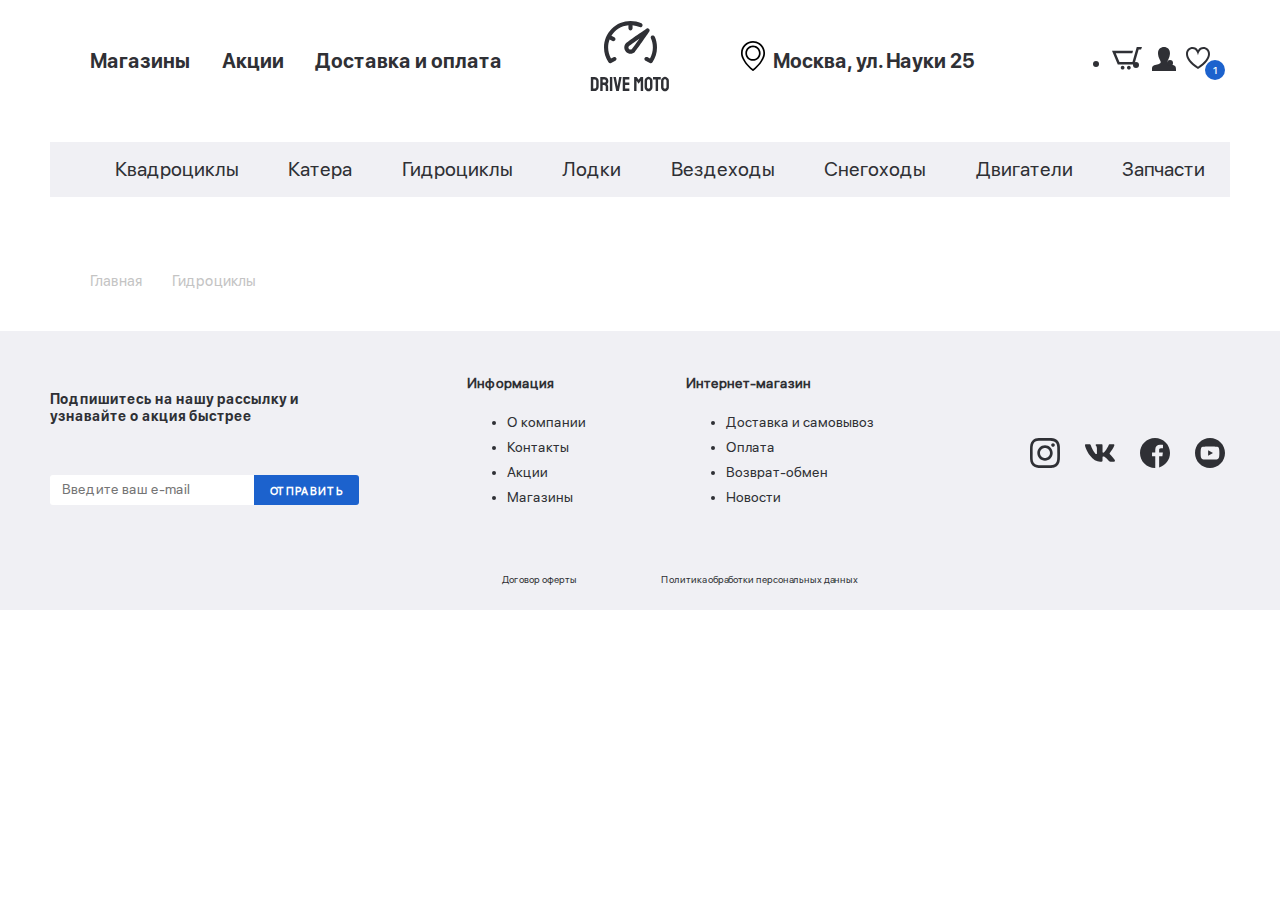
==== catalog.html @ fd345452 "Feat (site): create catalog-page" ====
<!DOCTYPE html>
<html lang="ru">

<head>
  <meta charset="UTF-8">
  <meta name="viewport" content="width=device-width, initial-scale=1.0">
  <meta http-equiv="X-UA-Compatible" content="ie=edge">
  <title>Document</title>

  <link rel="stylesheet" href="css/output/main.css">
  <!-- 
  <link rel="stylesheet" href="fonts/ght/ght.css"> -->
  <link href="https://fonts.googleapis.com/css2?family=Oswald:wght@200&display=swap" rel="stylesheet">

</head>

<body>
<!-- добавил скрытые заголовки на страницу через class="hide-title", для улучшения seo -->
  <header class="header">
    <div class="header__top">
      <div class="container">
        <div class="header__top-inner">
          <div class="header__menu">
            <nav class="header-menu">
              <ul class="header-menu__list">
                <p class="header-menu__item">
                  <a href="#" class="header-menu__link">Магазины</a>
                </p>
                <p class="header-menu__item">
                  <a href="#" class="header-menu__link">Акции</a>
                </p>
                <p class="header-menu__item">
                  <a href="#" class="header-menu__link">Доставка и оплата</a>
                </p>
              </ul>
            </nav>
          </div>


          <!-- logo -->
          <a href="#" class="logo header__logo">
            <img class="logo__img" src="cscc/common-parts/logo/лого.svg" alt="logo">
          </a>

          <div class="header__right-section">
            <p class="header__adress">Москва, ул. Науки 25</p>

            <!-- внутри могут быть как ссылки, так и кнопки -->
            <!-- дополнительный класс cart-icon у иконок в юзер-листе для нотификаций -->
            <ul class="header__user-list user-list">
              <li class="user-list__item"><a href="#" class="user-list__link">
                  <img src="cscc/common-parts/user-list/img/wish-list.svg" alt="" class="user-list__img">
                </a></li>
              <li class="user-list__item"><a href="#" class="user-list__link">
                  <img src="cscc/common-parts/user-list/img/man.svg" alt="" class="user-list__img">
                </a></li>
              <li class="user-list__item"><a href="#" class="user-list__link cart-icon">
                  <img src="cscc/common-parts/user-list/img/cart.svg" alt="" class="user-list__img">
                  <p class="cart-icon__count">1</p>
                </a></li>
            </ul>
          </div>

        </div>
      </div>
    </div>

    <div class="header__bottom">
      <div class="container">
        <div class="header__bottom-inner">
          <ul class="header-categories">
            <li class="header-categories__item"><a href="#" class="header-categories__link">Квадроциклы</a></li>
            <li class="header-categories__item"><a href="#" class="header-categories__link">Катера</a></li>
            <li class="header-categories__item"><a href="#" class="header-categories__link">Гидроциклы</a></li>
            <li class="header-categories__item"><a href="#" class="header-categories__link">Лодки</a></li>
            <li class="header-categories__item"><a href="#" class="header-categories__link">Вездеходы</a></li>
            <li class="header-categories__item"><a href="#" class="header-categories__link">Снегоходы</a></li>
            <li class="header-categories__item"><a href="#" class="header-categories__link">Двигатели</a></li>
            <li class="header-categories__item"><a href="#" class="header-categories__link">Запчасти</a></li>
          </ul>
        </div>
      </div>
    </div>

  </header>

  <!-- последняя ссылка внутри li может быть без проблем заменена на span -->
  <div class="breadcrumbs">
    <div class="container">
      <ul class="breadcrumbs__list">
        <li class="breadcrumbs__list-item">
          <a href="#">Главная</a>
        </li>
        <li class="breadcrumbs__list-item">
          <a href="#">Гидроциклы</a>
        </li>
      </ul>
    </div>
  </div>


  <footer class="footer">
    <div class="container">

      <div class="footer__top">

        <div class="footer__subscribe-form">
          <h4 class="footer__form-title">Подпишитесь на нашу рассылку
            и узнавайте о акция быстрее</h4>
          <form action="" class="footer__form">
            <input type="email" placeholder="Введите ваш e-mail" class="footer__form-input">
            <button class="footer__form-button" type="submit">Отправить</button>
          </form>
        </div>

        <div class="footer__information-list list-info">
          <h3 class="hide-title">Полезная информация</h3>
          <div class="list-info__section">
            <h6 class="list-info__title">Информация</h6>
            <ul class="list-info__list">
              <li class="list-info__list-item"><a href="#">О компании</a></li>
              <li class="list-info__list-item"><a href="#">Контакты</a></li>
              <li class="list-info__list-item"><a href="#">Акции</a></li>
              <li class="list-info__list-item"><a href="#">Магазины</a></li>
            </ul>
          </div>
          <div class="list-info__section">
            <h6 class="list-info__title">Интернет-магазин</h6>
            <ul class="list-info__list">
              <li class="list-info__list-item"><a href="#">Доставка и самовывоз</a></li>
              <li class="list-info__list-item"><a href="#">Оплата</a></li>
              <li class="list-info__list-item"><a href="#">Возврат-обмен</a></li>
              <li class="list-info__list-item"><a href="#">Новости</a></li>
            </ul>
          </div>
        </div>

        <div class="footer__social-links">
          <h3 class="hide-title">Наши социальные сети</h3>
          <ul class="footer__social-buttons-list social-links">
            <li class="social-links__item social-links__item_facebook">
              <a href="#">
                <svg>
                  <use href="cscc/common-parts/social-links/icon/icons-sprite.svg#instagram"></use>
                </svg>
              </a>
            </li>
            <li class="social-links__item social-links__item_twitter">
              <a href="#">
                <svg>
                   <use href="cscc/common-parts/social-links/icon/icons-sprite.svg#vk"></use>
                </svg>
              </a>
            </li>
            <li class="social-links__item social-links__item_instagram">
              <a href="#">
                <svg>
                   <use href="cscc/common-parts/social-links/icon/icons-sprite.svg#facebook"></use>
                </svg>
              </a>
            </li>
            <li class="social-links__item social-links__item_youtube">
              <a href="#">
                <svg>
                   <use href="cscc/common-parts/social-links/icon/icons-sprite.svg#youtube"></use>
                </svg>
              </a>
            </li>
          </ul>
        </div>
      </div>

      <div class="footer__bottom">
        <a href="#" class="footer__bottom-link">Договор оферты</a>
        <a href="#" class="footer__bottom-link">Политика обработки персональных данных</a>
      </div>
    </div>
  </footer>

  <script src="./cscc/common-parts/sliderjs/js/swiper.min.js"></script><!-- сама библиотека свайпера -->
  <script src="./cscc/common-parts/sliderjs/js/slider.js"></script><!-- инициализация всех свайперов доступных на странице -->
  <script src="cscc/search-section/script.js"></script><!-- контент в табах -->
</body>

</html>
---- css/output/main.css ----
@charset "UTF-8";
/* начальные стили проекта */
/*! normalize.css v8.0.1 | MIT License | github.com/necolas/normalize.css */
/* Document
   ========================================================================== */
/**
 * 1. Correct the line height in all browsers.
 * 2. Prevent adjustments of font size after orientation changes in iOS.
 */
html {
  line-height: 1.15;
  /* 1 */
  -webkit-text-size-adjust: 100%;
  /* 2 */
}

/* Sections
   ========================================================================== */
/**
 * Remove the margin in all browsers.
 */
body {
  margin: 0;
}

/**
 * Render the `main` element consistently in IE.
 */
main {
  display: block;
}

/**
 * Correct the font size and margin on `h1` elements within `section` and
 * `article` contexts in Chrome, Firefox, and Safari.
 */
h1 {
  font-size: 2em;
  margin: 0.67em 0;
}

/* Grouping content
   ========================================================================== */
/**
 * 1. Add the correct box sizing in Firefox.
 * 2. Show the overflow in Edge and IE.
 */
hr {
  box-sizing: content-box;
  /* 1 */
  height: 0;
  /* 1 */
  overflow: visible;
  /* 2 */
}

/**
 * 1. Correct the inheritance and scaling of font size in all browsers.
 * 2. Correct the odd `em` font sizing in all browsers.
 */
pre {
  font-family: monospace, monospace;
  /* 1 */
  font-size: 1em;
  /* 2 */
}

/* Text-level semantics
   ========================================================================== */
/**
 * Remove the gray background on active links in IE 10.
 */
a {
  background-color: transparent;
}

/**
 * 1. Remove the bottom border in Chrome 57-
 * 2. Add the correct text decoration in Chrome, Edge, IE, Opera, and Safari.
 */
abbr[title] {
  border-bottom: none;
  /* 1 */
  text-decoration: underline;
  /* 2 */
  text-decoration: underline dotted;
  /* 2 */
}

/**
 * Add the correct font weight in Chrome, Edge, and Safari.
 */
b,
strong {
  font-weight: bolder;
}

/**
 * 1. Correct the inheritance and scaling of font size in all browsers.
 * 2. Correct the odd `em` font sizing in all browsers.
 */
code,
kbd,
samp {
  font-family: monospace, monospace;
  /* 1 */
  font-size: 1em;
  /* 2 */
}

/**
 * Add the correct font size in all browsers.
 */
small {
  font-size: 80%;
}

/**
 * Prevent `sub` and `sup` elements from affecting the line height in
 * all browsers.
 */
sub,
sup {
  font-size: 75%;
  line-height: 0;
  position: relative;
  vertical-align: baseline;
}

sub {
  bottom: -0.25em;
}

sup {
  top: -0.5em;
}

/* Embedded content
   ========================================================================== */
/**
 * Remove the border on images inside links in IE 10.
 */
img {
  border-style: none;
}

/* Forms
   ========================================================================== */
/**
 * 1. Change the font styles in all browsers.
 * 2. Remove the margin in Firefox and Safari.
 */
button,
input,
optgroup,
select,
textarea {
  font-family: inherit;
  /* 1 */
  font-size: 100%;
  /* 1 */
  line-height: 1.15;
  /* 1 */
  margin: 0;
  /* 2 */
}

/**
 * Show the overflow in IE.
 * 1. Show the overflow in Edge.
 */
button,
input {
  /* 1 */
  overflow: visible;
}

/**
 * Remove the inheritance of text transform in Edge, Firefox, and IE.
 * 1. Remove the inheritance of text transform in Firefox.
 */
button,
select {
  /* 1 */
  text-transform: none;
}

/**
 * Correct the inability to style clickable types in iOS and Safari.
 */
button,
[type="button"],
[type="reset"],
[type="submit"] {
  -webkit-appearance: button;
}

/**
 * Remove the inner border and padding in Firefox.
 */
button::-moz-focus-inner,
[type="button"]::-moz-focus-inner,
[type="reset"]::-moz-focus-inner,
[type="submit"]::-moz-focus-inner {
  border-style: none;
  padding: 0;
}

/**
 * Restore the focus styles unset by the previous rule.
 */
button:-moz-focusring,
[type="button"]:-moz-focusring,
[type="reset"]:-moz-focusring,
[type="submit"]:-moz-focusring {
  outline: 1px dotted ButtonText;
}

/**
 * Correct the padding in Firefox.
 */
fieldset {
  padding: 0.35em 0.75em 0.625em;
}

/**
 * 1. Correct the text wrapping in Edge and IE.
 * 2. Correct the color inheritance from `fieldset` elements in IE.
 * 3. Remove the padding so developers are not caught out when they zero out
 *    `fieldset` elements in all browsers.
 */
legend {
  box-sizing: border-box;
  /* 1 */
  color: inherit;
  /* 2 */
  display: table;
  /* 1 */
  max-width: 100%;
  /* 1 */
  padding: 0;
  /* 3 */
  white-space: normal;
  /* 1 */
}

/**
 * Add the correct vertical alignment in Chrome, Firefox, and Opera.
 */
progress {
  vertical-align: baseline;
}

/**
 * Remove the default vertical scrollbar in IE 10+.
 */
textarea {
  overflow: auto;
}

/**
 * 1. Add the correct box sizing in IE 10.
 * 2. Remove the padding in IE 10.
 */
[type="checkbox"],
[type="radio"] {
  box-sizing: border-box;
  /* 1 */
  padding: 0;
  /* 2 */
}

/**
 * Correct the cursor style of increment and decrement buttons in Chrome.
 */
[type="number"]::-webkit-inner-spin-button,
[type="number"]::-webkit-outer-spin-button {
  height: auto;
}

/**
 * 1. Correct the odd appearance in Chrome and Safari.
 * 2. Correct the outline style in Safari.
 */
[type="search"] {
  -webkit-appearance: textfield;
  /* 1 */
  outline-offset: -2px;
  /* 2 */
}

/**
 * Remove the inner padding in Chrome and Safari on macOS.
 */
[type="search"]::-webkit-search-decoration {
  -webkit-appearance: none;
}

/**
 * 1. Correct the inability to style clickable types in iOS and Safari.
 * 2. Change font properties to `inherit` in Safari.
 */
::-webkit-file-upload-button {
  -webkit-appearance: button;
  /* 1 */
  font: inherit;
  /* 2 */
}

/* Interactive
   ========================================================================== */
/*
 * Add the correct display in Edge, IE 10+, and Firefox.
 */
details {
  display: block;
}

/*
 * Add the correct display in all browsers.
 */
summary {
  display: list-item;
}

/* Misc
   ========================================================================== */
/**
 * Add the correct display in IE 10+.
 */
template {
  display: none;
}

/**
 * Add the correct display in IE 10.
 */
[hidden] {
  display: none;
}

/* Slider */
.slick-slider {
  position: relative;
  display: block;
  box-sizing: border-box;
  user-select: none;
  -webkit-touch-callout: none;
  -khtml-user-select: none;
  touch-action: pan-y;
  -webkit-tap-highlight-color: transparent;
}

.slick-list {
  position: relative;
  display: block;
  overflow: hidden;
  margin: 0;
  padding: 0;
}

.slick-list:focus {
  outline: none;
}

.slick-list.dragging {
  cursor: pointer;
  cursor: hand;
}

.slick-slider .slick-track,
.slick-slider .slick-list {
  transform: translate3d(0, 0, 0);
}

.slick-track {
  position: relative;
  top: 0;
  left: 0;
  display: block;
  margin-left: auto;
  margin-right: auto;
}

.slick-track:before,
.slick-track:after {
  display: table;
  content: '';
}

.slick-track:after {
  clear: both;
}

.slick-loading .slick-track {
  visibility: hidden;
}

.slick-slide {
  display: none;
  float: left;
  height: 100%;
  min-height: 1px;
}

[dir='rtl'] .slick-slide {
  float: right;
}

.slick-slide img {
  display: block;
}

.slick-slide.slick-loading img {
  display: none;
}

.slick-slide.dragging img {
  pointer-events: none;
}

.slick-initialized .slick-slide {
  display: block;
}

.slick-loading .slick-slide {
  visibility: hidden;
}

.slick-vertical .slick-slide {
  display: block;
  height: auto;
  border: 1px solid transparent;
}

.slick-arrow.slick-hidden {
  display: none;
}

/* самые базовые стили проекта */
/* базовые цвета текста */
/* базовые цвета макета */
/* для всех ссылок */
/* анимация перекрашивания иконок */
/* анимация перекрашивания текста */
/* для sidebar menu */
/* анимация для пунктов side-bar menu. Реализовано отдельно, поскольку не является ссылками */
/* тоже анимация, для svg иконок пунктов sidebar menu */
/* рамки у элементов sidebar menu */
/* для внутренних элементво сайта (кнопок) */
/* анимация для svg элементов, являющихся кнопками или другими эл. управления */
/* общий стиль теней для всех объектов на сайте */
* {
  box-sizing: border-box;
  user-select: none;
  /* потом отменить, поскольку клиент захочет выделять название товара зачем либо */
}

body {
  color: #2F3035;
  font-family: "SFProDisplay-Regular", sans-serif;
  font-size: 20px;
  line-height: 24px;
  margin: 0;
  /*   background-color: black; */
}

.container {
  max-width: 1200px;
  margin: 0 auto;
  padding: 0 10px;
}

.hidden {
  display: none;
}

h1,
h2,
h3,
h4,
h5,
h6,
p {
  margin-top: 0;
  margin-bottom: 0;
  font-size: inherit;
  line-height: 1;
}

a {
  color: inherit;
  text-decoration: none;
}

a:hover {
  text-decoration: none;
  /* color: $blue; */
}

/* класс для добавления анимации элементам управления */
.link-animation {
  /* анимация самой ссылки. Того, что в ней находится */
  transition: 0.2s color ease-in;
  /* анимация внутреннего текста */
  /* подчёркивания */
  /* подчёркивания при наведении */
  /* анимация для внутренних иконок */
  /* анимация для внутреннего текста, если он задан отдельным спаном */
  /* анимация для внутренних иконок при наведении */
  /* анимация для внутреннего текста, если он задан отдельным спаном, при наведении*/
}

.link-animation:hover {
  color: red;
  transition: 0.2s color ease-in;
}

.link-animation:before {
  display: block;
  position: absolute;
  content: "";
  height: 2px;
  width: 0;
  background: red;
  transition: width 0.2s ease-in-out, left 0.2s ease-in-out;
  left: 50%;
  bottom: 0;
}

.link-animation:after {
  display: block;
  position: absolute;
  content: "";
  height: 2px;
  width: 0;
  background-color: red;
  transition: width 0.2s ease-in-out;
  left: 50%;
  bottom: 0;
}

.link-animation:hover:before {
  width: 50%;
  left: 0;
}

.link-animation:hover:after {
  width: 50%;
}

.link-animation svg {
  transition: 0.2s fill ease-in;
}

.link-animation span {
  transition: 0.2s color ease-in;
}

.link-animation:hover svg {
  fill: red;
}

.link-animation:hover span {
  color: red;
}

.hide-title {
  display: none;
}

/* общие блоки */
.user-list {
  display: flex;
}

.user-list__item {
  margin-left: 10px;
}

.logo {
  margin: 0 20px;
}

/* шрифты */
@font-face {
  font-family: "SFProDisplay-Regular";
  src: url("./../../fonts/SFProDisplay-Regular.woff2") format("woff2");
  font-weight: 400;
  font-style: normal;
  font-display: swap;
}

@font-face {
  font-family: "SFProDisplay-Medium";
  src: url("./../../fonts/SFProDisplay-Medium.woff2") format("woff2");
  font-weight: 500;
  font-style: normal;
  font-display: swap;
}

@font-face {
  font-family: "SFProDisplay-Semibold";
  src: url("./../../fonts/SFProDisplay-Semibold.woff2") format("woff2");
  font-weight: 600;
  font-style: normal;
  font-display: swap;
}

@font-face {
  font-family: "SFProDisplay-Bold";
  src: url("./../../fonts/SFProDisplay-Bold.woff2") format("woff2");
  font-weight: 700;
  font-style: normal;
  font-display: swap;
}

/* barlow */
/* не поддерживает кириллицу */
@font-face {
  font-family: "Barlow-Regular";
  src: url("./../../fonts/Barlow-Regular.ttf");
  font-weight: 400;
  font-style: normal;
  font-display: swap;
}

@font-face {
  font-family: "Barlow-Bold";
  src: url("./../../fonts/Barlow-Bold.ttf");
  font-weight: 700;
  font-style: normal;
  font-display: swap;
}

/* header */
.header {
  margin-bottom: 70px;
}

.header__top-inner {
  display: flex;
  justify-content: space-between;
  align-items: center;
  min-height: 122px;
  font-family: "SFProDisplay-Bold", sans-serif;
}

.header__menu {
  width: 40%;
}

.header__right-section {
  display: flex;
  width: 40%;
  align-items: center;
  margin-right: 20px;
}

.header__adress {
  position: relative;
  margin-right: auto;
  padding-left: 35px;
}

.header__adress::before {
  content: "";
  position: absolute;
  bottom: 0;
  left: 0;
  width: 30px;
  height: 30px;
  background-image: url("../../cscc/header/img/location.svg");
  background-position: center;
  background-size: cover;
}

.header-menu {
  margin-right: 10px;
}

.header-menu__list {
  display: flex;
  justify-content: space-between;
  flex-wrap: wrap;
}

.header-menu__item {
  display: inline;
  margin: 10px 10px 10px 0;
}

.header-categories {
  display: flex;
  justify-content: space-around;
  align-items: center;
  background-color: #F0F0F4;
  font-family: "SFProDisplay-Regular";
  min-height: 55px;
  /* всю анимацию ссылок при наведении на них, можно вынести в отдельный класс-стилизатор. Но здесь это встречается пока только в меню */
}

.header-categories__item {
  margin: 0 10px;
  line-height: 55px;
  display: block;
  height: 55px;
}

.header-categories__link {
  position: relative;
  display: block;
  height: 100%;
}

.header-categories__link:hover {
  color: black;
}

.header-categories__link::before {
  content: "";
  position: absolute;
  height: 3px;
  width: 0;
  bottom: 0;
  background-color: #1C62CD;
  right: 0;
  left: auto;
  transition: all .3s;
}

.header-categories__link:hover::before {
  width: 100%;
  bottom: 0;
  left: 0;
  right: auto;
}

.cart-icon {
  position: relative;
}

.cart-icon__count {
  position: absolute;
  font-family: "SFProDisplay-Medium";
  top: 10px;
  right: -15px;
  color: white;
  font-size: 10px;
  line-height: 20px;
  text-align: center;
  width: 20px;
  height: 20px;
  border-radius: 50%;
  background-color: #1C62CD;
}

/* подключил общий свайпер с дефолтными стилями */
/**
 * Swiper 5.4.5
 * Most modern mobile touch slider and framework with hardware accelerated transitions
 * http://swiperjs.com
 *
 * Copyright 2014-2020 Vladimir Kharlampidi
 *
 * Released under the MIT License
 *
 * Released on: June 16, 2020
 */
@font-face {
  font-family: 'swiper-icons';
  src: url("data:application/font-woff;charset=utf-8;base64, [base64]//wADZ2x5ZgAAAywAAADMAAAD2MHtryVoZWFkAAABbAAAADAAAAA2E2+eoWhoZWEAAAGcAAAAHwAAACQC9gDzaG10eAAAAigAAAAZAAAArgJkABFsb2NhAAAC0AAAAFoAAABaFQAUGG1heHAAAAG8AAAAHwAAACAAcABAbmFtZQAAA/gAAAE5AAACXvFdBwlwb3N0AAAFNAAAAGIAAACE5s74hXjaY2BkYGAAYpf5Hu/j+W2+MnAzMYDAzaX6QjD6/4//Bxj5GA8AuRwMYGkAPywL13jaY2BkYGA88P8Agx4j+/8fQDYfA1AEBWgDAIB2BOoAeNpjYGRgYNBh4GdgYgABEMnIABJzYNADCQAACWgAsQB42mNgYfzCOIGBlYGB0YcxjYGBwR1Kf2WQZGhhYGBiYGVmgAFGBiQQkOaawtDAoMBQxXjg/wEGPcYDDA4wNUA2CCgwsAAAO4EL6gAAeNpj2M0gyAACqxgGNWBkZ2D4/wMA+xkDdgAAAHjaY2BgYGaAYBkGRgYQiAHyGMF8FgYHIM3DwMHABGQrMOgyWDLEM1T9/w8UBfEMgLzE////P/5//f/V/xv+r4eaAAeMbAxwIUYmIMHEgKYAYjUcsDAwsLKxc3BycfPw8jEQA/[base64]/uznmfPFBNODM2K7MTQ45YEAZqGP81AmGGcF3iPqOop0r1SPTaTbVkfUe4HXj97wYE+yNwWYxwWu4v1ugWHgo3S1XdZEVqWM7ET0cfnLGxWfkgR42o2PvWrDMBSFj/IHLaF0zKjRgdiVMwScNRAoWUoH78Y2icB/yIY09An6AH2Bdu/UB+yxopYshQiEvnvu0dURgDt8QeC8PDw7Fpji3fEA4z/PEJ6YOB5hKh4dj3EvXhxPqH/SKUY3rJ7srZ4FZnh1PMAtPhwP6fl2PMJMPDgeQ4rY8YT6Gzao0eAEA409DuggmTnFnOcSCiEiLMgxCiTI6Cq5DZUd3Qmp10vO0LaLTd2cjN4fOumlc7lUYbSQcZFkutRG7g6JKZKy0RmdLY680CDnEJ+UMkpFFe1RN7nxdVpXrC4aTtnaurOnYercZg2YVmLN/d/gczfEimrE/fs/bOuq29Zmn8tloORaXgZgGa78yO9/cnXm2BpaGvq25Dv9S4E9+5SIc9PqupJKhYFSSl47+Qcr1mYNAAAAeNptw0cKwkAAAMDZJA8Q7OUJvkLsPfZ6zFVERPy8qHh2YER+3i/BP83vIBLLySsoKimrqKqpa2hp6+jq6RsYGhmbmJqZSy0sraxtbO3sHRydnEMU4uR6yx7JJXveP7WrDycAAAAAAAH//wACeNpjYGRgYOABYhkgZgJCZgZNBkYGLQZtIJsFLMYAAAw3ALgAeNolizEKgDAQBCchRbC2sFER0YD6qVQiBCv/H9ezGI6Z5XBAw8CBK/m5iQQVauVbXLnOrMZv2oLdKFa8Pjuru2hJzGabmOSLzNMzvutpB3N42mNgZGBg4GKQYzBhYMxJLMlj4GBgAYow/P/PAJJhLM6sSoWKfWCAAwDAjgbRAAB42mNgYGBkAIIbCZo5IPrmUn0hGA0AO8EFTQAA") format("woff");
  font-weight: 400;
  font-style: normal;
}

:root {
  --swiper-theme-color: #007aff;
}

.swiper-container {
  margin-left: auto;
  margin-right: auto;
  position: relative;
  overflow: hidden;
  list-style: none;
  padding: 0;
  /* Fix of Webkit flickering */
  z-index: 1;
}

.swiper-container-vertical > .swiper-wrapper {
  flex-direction: column;
}

.swiper-wrapper {
  position: relative;
  width: 100%;
  height: 100%;
  z-index: 1;
  display: flex;
  transition-property: transform;
  box-sizing: content-box;
}

.swiper-container-android .swiper-slide,
.swiper-wrapper {
  transform: translate3d(0px, 0, 0);
}

.swiper-container-multirow > .swiper-wrapper {
  flex-wrap: wrap;
}

.swiper-container-multirow-column > .swiper-wrapper {
  flex-wrap: wrap;
  flex-direction: column;
}

.swiper-container-free-mode > .swiper-wrapper {
  transition-timing-function: ease-out;
  margin: 0 auto;
}

.swiper-slide {
  flex-shrink: 0;
  width: 100%;
  height: 100%;
  position: relative;
  transition-property: transform;
}

.swiper-slide-invisible-blank {
  visibility: hidden;
}

/* Auto Height */
.swiper-container-autoheight,
.swiper-container-autoheight .swiper-slide {
  height: auto;
}

.swiper-container-autoheight .swiper-wrapper {
  align-items: flex-start;
  transition-property: transform, height;
}

/* 3D Effects */
.swiper-container-3d {
  perspective: 1200px;
}

.swiper-container-3d .swiper-wrapper,
.swiper-container-3d .swiper-slide,
.swiper-container-3d .swiper-slide-shadow-left,
.swiper-container-3d .swiper-slide-shadow-right,
.swiper-container-3d .swiper-slide-shadow-top,
.swiper-container-3d .swiper-slide-shadow-bottom,
.swiper-container-3d .swiper-cube-shadow {
  transform-style: preserve-3d;
}

.swiper-container-3d .swiper-slide-shadow-left,
.swiper-container-3d .swiper-slide-shadow-right,
.swiper-container-3d .swiper-slide-shadow-top,
.swiper-container-3d .swiper-slide-shadow-bottom {
  position: absolute;
  left: 0;
  top: 0;
  width: 100%;
  height: 100%;
  pointer-events: none;
  z-index: 10;
}

.swiper-container-3d .swiper-slide-shadow-left {
  background-image: linear-gradient(to left, rgba(0, 0, 0, 0.5), rgba(0, 0, 0, 0));
}

.swiper-container-3d .swiper-slide-shadow-right {
  background-image: linear-gradient(to right, rgba(0, 0, 0, 0.5), rgba(0, 0, 0, 0));
}

.swiper-container-3d .swiper-slide-shadow-top {
  background-image: linear-gradient(to top, rgba(0, 0, 0, 0.5), rgba(0, 0, 0, 0));
}

.swiper-container-3d .swiper-slide-shadow-bottom {
  background-image: linear-gradient(to bottom, rgba(0, 0, 0, 0.5), rgba(0, 0, 0, 0));
}

/* CSS Mode */
.swiper-container-css-mode > .swiper-wrapper {
  overflow: auto;
  scrollbar-width: none;
  /* For Firefox */
  -ms-overflow-style: none;
  /* For Internet Explorer and Edge */
}

.swiper-container-css-mode > .swiper-wrapper::-webkit-scrollbar {
  display: none;
}

.swiper-container-css-mode > .swiper-wrapper > .swiper-slide {
  scroll-snap-align: start start;
}

.swiper-container-horizontal.swiper-container-css-mode > .swiper-wrapper {
  scroll-snap-type: x mandatory;
}

.swiper-container-vertical.swiper-container-css-mode > .swiper-wrapper {
  scroll-snap-type: y mandatory;
}

:root {
  --swiper-navigation-size: 44px;
  /*
  --swiper-navigation-color: var(--swiper-theme-color);
  */
}

.swiper-button-prev,
.swiper-button-next {
  position: absolute;
  top: 50%;
  width: calc(var(--swiper-navigation-size) / 44 * 27);
  height: var(--swiper-navigation-size);
  margin-top: calc(-1 * var(--swiper-navigation-size) / 2);
  z-index: 10;
  cursor: pointer;
  display: flex;
  align-items: center;
  justify-content: center;
  color: var(--swiper-navigation-color, var(--swiper-theme-color));
}

.swiper-button-prev.swiper-button-disabled,
.swiper-button-next.swiper-button-disabled {
  opacity: 0.35;
  cursor: auto;
  pointer-events: none;
}

.swiper-button-prev:after,
.swiper-button-next:after {
  font-family: swiper-icons;
  font-size: var(--swiper-navigation-size);
  text-transform: none !important;
  letter-spacing: 0;
  text-transform: none;
  font-variant: initial;
  line-height: 1;
}

.swiper-button-prev,
.swiper-container-rtl .swiper-button-next {
  left: 10px;
  right: auto;
}

.swiper-button-prev:after,
.swiper-container-rtl .swiper-button-next:after {
  content: 'prev';
}

.swiper-button-next,
.swiper-container-rtl .swiper-button-prev {
  right: 10px;
  left: auto;
}

.swiper-button-next:after,
.swiper-container-rtl .swiper-button-prev:after {
  content: 'next';
}

.swiper-button-prev.swiper-button-white,
.swiper-button-next.swiper-button-white {
  --swiper-navigation-color: #ffffff;
}

.swiper-button-prev.swiper-button-black,
.swiper-button-next.swiper-button-black {
  --swiper-navigation-color: #000000;
}

.swiper-button-lock {
  display: none;
}

:root {
  /*
  --swiper-pagination-color: var(--swiper-theme-color);
  */
}

.swiper-pagination {
  position: absolute;
  text-align: center;
  transition: 300ms opacity;
  transform: translate3d(0, 0, 0);
  z-index: 10;
}

.swiper-pagination.swiper-pagination-hidden {
  opacity: 0;
}

/* Common Styles */
.swiper-pagination-fraction,
.swiper-pagination-custom,
.swiper-container-horizontal > .swiper-pagination-bullets {
  bottom: 10px;
  left: 0;
  width: 100%;
}

/* Bullets */
.swiper-pagination-bullets-dynamic {
  overflow: hidden;
  font-size: 0;
}

.swiper-pagination-bullets-dynamic .swiper-pagination-bullet {
  transform: scale(0.33);
  position: relative;
}

.swiper-pagination-bullets-dynamic .swiper-pagination-bullet-active {
  transform: scale(1);
}

.swiper-pagination-bullets-dynamic .swiper-pagination-bullet-active-main {
  transform: scale(1);
}

.swiper-pagination-bullets-dynamic .swiper-pagination-bullet-active-prev {
  transform: scale(0.66);
}

.swiper-pagination-bullets-dynamic .swiper-pagination-bullet-active-prev-prev {
  transform: scale(0.33);
}

.swiper-pagination-bullets-dynamic .swiper-pagination-bullet-active-next {
  transform: scale(0.66);
}

.swiper-pagination-bullets-dynamic .swiper-pagination-bullet-active-next-next {
  transform: scale(0.33);
}

.swiper-pagination-bullet {
  width: 8px;
  height: 8px;
  display: inline-block;
  border-radius: 100%;
  background: #000;
  opacity: 0.2;
}

button.swiper-pagination-bullet {
  border: none;
  margin: 0;
  padding: 0;
  box-shadow: none;
  appearance: none;
}

.swiper-pagination-clickable .swiper-pagination-bullet {
  cursor: pointer;
}

.swiper-pagination-bullet-active {
  opacity: 1;
  background: var(--swiper-pagination-color, var(--swiper-theme-color));
}

.swiper-container-vertical > .swiper-pagination-bullets {
  right: 10px;
  top: 50%;
  transform: translate3d(0px, -50%, 0);
}

.swiper-container-vertical > .swiper-pagination-bullets .swiper-pagination-bullet {
  margin: 6px 0;
  display: block;
}

.swiper-container-vertical > .swiper-pagination-bullets.swiper-pagination-bullets-dynamic {
  top: 50%;
  transform: translateY(-50%);
  width: 8px;
}

.swiper-container-vertical > .swiper-pagination-bullets.swiper-pagination-bullets-dynamic .swiper-pagination-bullet {
  display: inline-block;
  transition: 200ms transform, 200ms top;
}

.swiper-container-horizontal > .swiper-pagination-bullets .swiper-pagination-bullet {
  margin: 0 4px;
}

.swiper-container-horizontal > .swiper-pagination-bullets.swiper-pagination-bullets-dynamic {
  left: 50%;
  transform: translateX(-50%);
  white-space: nowrap;
}

.swiper-container-horizontal > .swiper-pagination-bullets.swiper-pagination-bullets-dynamic .swiper-pagination-bullet {
  transition: 200ms transform, 200ms left;
}

.swiper-container-horizontal.swiper-container-rtl > .swiper-pagination-bullets-dynamic .swiper-pagination-bullet {
  transition: 200ms transform, 200ms right;
}

/* Progress */
.swiper-pagination-progressbar {
  background: rgba(0, 0, 0, 0.25);
  position: absolute;
}

.swiper-pagination-progressbar .swiper-pagination-progressbar-fill {
  background: var(--swiper-pagination-color, var(--swiper-theme-color));
  position: absolute;
  left: 0;
  top: 0;
  width: 100%;
  height: 100%;
  transform: scale(0);
  transform-origin: left top;
}

.swiper-container-rtl .swiper-pagination-progressbar .swiper-pagination-progressbar-fill {
  transform-origin: right top;
}

.swiper-container-horizontal > .swiper-pagination-progressbar,
.swiper-container-vertical > .swiper-pagination-progressbar.swiper-pagination-progressbar-opposite {
  width: 100%;
  height: 4px;
  left: 0;
  top: 0;
}

.swiper-container-vertical > .swiper-pagination-progressbar,
.swiper-container-horizontal > .swiper-pagination-progressbar.swiper-pagination-progressbar-opposite {
  width: 4px;
  height: 100%;
  left: 0;
  top: 0;
}

.swiper-pagination-white {
  --swiper-pagination-color: #ffffff;
}

.swiper-pagination-black {
  --swiper-pagination-color: #000000;
}

.swiper-pagination-lock {
  display: none;
}

/* Scrollbar */
.swiper-scrollbar {
  border-radius: 10px;
  position: relative;
  -ms-touch-action: none;
  background: rgba(0, 0, 0, 0.1);
}

.swiper-container-horizontal > .swiper-scrollbar {
  position: absolute;
  left: 1%;
  bottom: 3px;
  z-index: 50;
  height: 5px;
  width: 98%;
}

.swiper-container-vertical > .swiper-scrollbar {
  position: absolute;
  right: 3px;
  top: 1%;
  z-index: 50;
  width: 5px;
  height: 98%;
}

.swiper-scrollbar-drag {
  height: 100%;
  width: 100%;
  position: relative;
  background: rgba(0, 0, 0, 0.5);
  border-radius: 10px;
  left: 0;
  top: 0;
}

.swiper-scrollbar-cursor-drag {
  cursor: move;
}

.swiper-scrollbar-lock {
  display: none;
}

.swiper-zoom-container {
  width: 100%;
  height: 100%;
  display: flex;
  justify-content: center;
  align-items: center;
  text-align: center;
}

.swiper-zoom-container > img,
.swiper-zoom-container > svg,
.swiper-zoom-container > canvas {
  max-width: 100%;
  max-height: 100%;
  object-fit: contain;
}

.swiper-slide-zoomed {
  cursor: move;
}

/* Preloader */
:root {
  /*
  --swiper-preloader-color: var(--swiper-theme-color);
  */
}

.swiper-lazy-preloader {
  width: 42px;
  height: 42px;
  position: absolute;
  left: 50%;
  top: 50%;
  margin-left: -21px;
  margin-top: -21px;
  z-index: 10;
  transform-origin: 50%;
  animation: swiper-preloader-spin 1s infinite linear;
  box-sizing: border-box;
  border: 4px solid var(--swiper-preloader-color, var(--swiper-theme-color));
  border-radius: 50%;
  border-top-color: transparent;
}

.swiper-lazy-preloader-white {
  --swiper-preloader-color: #fff;
}

.swiper-lazy-preloader-black {
  --swiper-preloader-color: #000;
}

@keyframes swiper-preloader-spin {
  100% {
    transform: rotate(360deg);
  }
}

/* a11y */
.swiper-container .swiper-notification {
  position: absolute;
  left: 0;
  top: 0;
  pointer-events: none;
  opacity: 0;
  z-index: -1000;
}

.swiper-container-fade.swiper-container-free-mode .swiper-slide {
  transition-timing-function: ease-out;
}

.swiper-container-fade .swiper-slide {
  pointer-events: none;
  transition-property: opacity;
}

.swiper-container-fade .swiper-slide .swiper-slide {
  pointer-events: none;
}

.swiper-container-fade .swiper-slide-active,
.swiper-container-fade .swiper-slide-active .swiper-slide-active {
  pointer-events: auto;
}

.swiper-container-cube {
  overflow: visible;
}

.swiper-container-cube .swiper-slide {
  pointer-events: none;
  backface-visibility: hidden;
  z-index: 1;
  visibility: hidden;
  transform-origin: 0 0;
  width: 100%;
  height: 100%;
}

.swiper-container-cube .swiper-slide .swiper-slide {
  pointer-events: none;
}

.swiper-container-cube.swiper-container-rtl .swiper-slide {
  transform-origin: 100% 0;
}

.swiper-container-cube .swiper-slide-active,
.swiper-container-cube .swiper-slide-active .swiper-slide-active {
  pointer-events: auto;
}

.swiper-container-cube .swiper-slide-active,
.swiper-container-cube .swiper-slide-next,
.swiper-container-cube .swiper-slide-prev,
.swiper-container-cube .swiper-slide-next + .swiper-slide {
  pointer-events: auto;
  visibility: visible;
}

.swiper-container-cube .swiper-slide-shadow-top,
.swiper-container-cube .swiper-slide-shadow-bottom,
.swiper-container-cube .swiper-slide-shadow-left,
.swiper-container-cube .swiper-slide-shadow-right {
  z-index: 0;
  backface-visibility: hidden;
}

.swiper-container-cube .swiper-cube-shadow {
  position: absolute;
  left: 0;
  bottom: 0px;
  width: 100%;
  height: 100%;
  background: #000;
  opacity: 0.6;
  filter: blur(50px);
  z-index: 0;
}

.swiper-container-flip {
  overflow: visible;
}

.swiper-container-flip .swiper-slide {
  pointer-events: none;
  backface-visibility: hidden;
  z-index: 1;
}

.swiper-container-flip .swiper-slide .swiper-slide {
  pointer-events: none;
}

.swiper-container-flip .swiper-slide-active,
.swiper-container-flip .swiper-slide-active .swiper-slide-active {
  pointer-events: auto;
}

.swiper-container-flip .swiper-slide-shadow-top,
.swiper-container-flip .swiper-slide-shadow-bottom,
.swiper-container-flip .swiper-slide-shadow-left,
.swiper-container-flip .swiper-slide-shadow-right {
  z-index: 0;
  backface-visibility: hidden;
}

/*  самые базовые настройки слайдера */
.swiper-container {
  max-width: 100%;
}

.card {
  /* слайд */
  min-height: 330px;
  color: #111;
  font-size: 16px;
}

.swiper-button-prev,
.swiper-button-next {
  width: 5vw;
  max-width: 30px;
  height: 5vw;
  max-height: 30px;
  /* border-radius: 100%; */
  background-color: transparent;
  background-position: center;
  background-repeat: no-repeat;
  border: none;
  /*  opacity: 0.1; */
  background-size: 20px 20px;
  outline: none;
  -webkit-tap-highlight-color: rgba(0, 0, 0, 0);
  /* синяя обводка на тачскринах */
}

.swiper-button-prev::after,
.swiper-button-next::after {
  display: none;
}

.swiper-button-prev {
  background-image: url("./../../../../../store/cscc/common-parts/sliderjs/img/arrow-left.svg");
  margin-left: 10px;
}

.swiper-button-next {
  background-image: url("./../../../../../store/cscc/common-parts/sliderjs/img/arrow-right.svg");
  margin-right: 10px;
}

.slider-top {
  display: flex;
  justify-content: space-between;
  align-items: center;
  width: 100%;
  margin-bottom: 30px;
}

.slider-buttons {
  display: flex;
  align-items: center;
}

.swiper-pagination {
  margin-bottom: 40px;
}

.swiper-pagination-bullet {
  width: 68px;
  height: 2px;
  border-radius: 0;
  padding: 2px 10px;
  background-color: #fff;
  opacity: 0.3;
}

.swiper-pagination-bullet-active {
  opacity: 1;
  background: #fff;
}

@media screen and (max-width: 940px) {
  .swiper-button-prev {
    margin-left: 20px;
  }
  .swiper-button-next {
    margin-right: 20px;
  }
  .swiper-slide__title {
    line-height: 50px;
  }
  .swiper-slide__subtitle {
    font-size: 0.9em;
    margin-bottom: 50px;
  }
  .swiper-pagination {
    margin-bottom: 20px;
  }
}

@media screen and (max-width: 460px) {
  .swiper-button-prev {
    margin-left: 20px;
  }
  .swiper-button-next {
    margin-right: 20px;
  }
  .swiper-slide__title {
    font-size: 2em;
  }
  .swiper-slide__subtitle {
    font-size: 0.9em;
    margin-bottom: 50px;
  }
  .swiper-pagination {
    margin-bottom: 20px;
  }
}

/* slider-section */
/* Кастомизация свайперов - через описание в фалах _slider.scss в соответствующих блоку папках */
/* баннер */
.promo-deal {
  display: flex;
  flex-direction: column;
  justify-content: space-between;
  width: 265px;
  /* height: 397px; */
  border: 1px solid #C4C4C4;
  border-radius: 4px;
}

.promo-deal__header {
  display: flex;
  justify-content: space-between;
  min-height: 60px;
}

.promo-deal__action {
  width: fit-content;
  max-width: 110px;
  height: fit-content;
  padding: 0 20px;
  background-color: #1C62CD;
  color: white;
  border-top-left-radius: 3px;
  font-family: "SFProDisplay-Medium";
  text-align: center;
  line-height: 30px;
  font-size: 12px;
  letter-spacing: 0.1em;
  text-transform: uppercase;
}

.promo-deal__prices {
  display: flex;
  flex-direction: column;
  align-items: flex-end;
  margin: 5px;
}

.promo-deal__price-new {
  position: relative;
  margin-bottom: 10px;
  padding-right: 20px;
  font-family: "Barlow-Bold";
  font-size: 27px;
  line-height: 32px;
  color: #1C62CD;
}

.promo-deal__price-new::after {
  position: absolute;
  content: "";
  top: 8px;
  right: 0;
  height: 18px;
  width: 15px;
  background-image: url("/store/cscc/slider-section/promo/rouble-icon-new.svg");
}

.promo-deal__price-old {
  position: relative;
  padding-right: 20px;
  font-family: "Barlow-Regular";
  font-size: 14px;
  line-height: 17px;
  color: #C4C4C4;
}

.promo-deal__price-old::before {
  position: absolute;
  content: "";
  top: 8px;
  right: 15px;
  height: 1px;
  width: 90%;
  background-color: #C4C4C4;
  transform: rotate(-10deg);
  z-index: 100;
}

.promo-deal__price-old::after {
  position: absolute;
  content: "";
  top: 4px;
  right: 2px;
  height: 10px;
  width: 8px;
  background-image: url("/store/cscc/slider-section/promo/rouble-icon-old.svg");
}

.promo-deal__body {
  display: flex;
  flex-direction: column;
  align-items: center;
  margin: 0 10px 10px 10px;
}

.promo-deal__img {
  object-fit: contain;
}

.promo-deal__name {
  text-align: center;
  font-family: "SFProDisplay-Bold";
  font-size: 18px;
  line-height: 21px;
}

.promo-deal__footer {
  display: flex;
  flex-direction: column;
  justify-content: center;
  min-height: 100px;
  background-color: #F0F0F4;
  border-bottom-left-radius: 3px;
  border-bottom-right-radius: 3px;
}

.promo-deal__title {
  text-align: center;
  margin-bottom: 10px;
  font-family: "SFProDisplay-Medium";
  font-size: 18px;
  line-height: 21px;
  text-align: center;
}

.promo-deal__time {
  text-align: center;
  font-family: "SFProDisplay-Bold";
  font-size: 18px;
  line-height: 22px;
  text-align: center;
  color: #1C62CD;
}

/* кастом стиль для первого слайдера */
.slider-section {
  margin-bottom: 70px;
}

.slider-section__inner {
  display: flex;
  justify-content: space-between;
}

.slider-section__slider {
  max-width: 870px;
}

/* кастом стиль для второго слайдера */
.popular-section {
  margin-bottom: 70px;
}

.popular-section__inner {
  display: flex;
  justify-content: space-between;
}

.popular-section__slider {
  width: 100%;
}

.popular .swiper-pagination {
  display: none;
}

.popular .swiper-button-prev {
  background-image: url("./../../../../../store/cscc/common-parts/sliderjs/img/arrow-right-black.svg");
  margin-left: -15px;
}

.popular .swiper-button-next {
  background-image: url("./../../../../../store/cscc/common-parts/sliderjs/img/arrow-left-black.svg");
  margin-right: -15px;
}

/* search */
/* плавное появление элементов */
/* @keyframes fadeEffect {
  from {opacity: 0;}
  to {opacity: 1;}
} */
.search {
  background-color: white;
  margin-bottom: 80px;
}

.search__inner {
  display: flex;
  flex-direction: column;
}

.search__form {
  display: flex;
  margin-bottom: 5px;
  width: 100%;
}

.search__input {
  width: 100%;
  padding: 10px 25px;
  line-height: 25px;
  border: none;
  background-color: #F0F0F4;
  cursor: pointer;
  border-radius: 3px;
  cursor: text;
}

.search__input::placeholder {
  font-family: "SFProDisplay-Regular";
  font-size: 16px;
  line-height: 19px;
  color: #656464;
}

.search__btn {
  padding: 15px 40px;
  font-family: "SFProDisplay-Regular";
  font-style: normal;
  font-size: 14px;
  line-height: 17px;
  letter-spacing: 0.12em;
  text-transform: uppercase;
  text-align: center;
  border: none;
  color: white;
  border-radius: 3px;
  background-color: #1C62CD;
  cursor: pointer;
}

/* tabs */
/* это отдельный блок, и его стоило бы распологать отдельно, но он не является полностью самодостаточным, поскольку нигде больше не используется самостоятельно */
.tabs {
  /* не стилизация самого контента, а его обёртка. Разделяю контейнер блока под контент (это) и сам контент (поиск/предложения/реклама) других блоков*/
}

.tabs__btn-box {
  height: 50px;
  margin-bottom: 25px;
}

.tabs__btn {
  padding: 10px 25px;
  text-align: center;
  line-height: 25px;
  border: none;
  background-color: transparent;
  cursor: pointer;
  position: relative;
  height: 100%;
}

.tabs__btn:hover {
  color: black;
}

.tabs__btn::before {
  content: "";
  position: absolute;
  height: 3px;
  width: 0;
  bottom: 0;
  background-color: #1C62CD;
  right: 0;
  left: auto;
  transition: all .3s;
}

.tabs__btn:hover::before {
  width: 100%;
  bottom: 0;
  left: 0;
  right: auto;
}

.tabs__btn--active {
  background-color: #F0F0F4;
  color: black;
  /* font-family: "SFProDisplay-Bold"; */
  border-radius: 5px;
}

.tabs__contents-box {
  display: block;
  animation: fadeEffect 1s;
}

/* categories */
.categories__inner {
  display: flex;
  justify-content: space-between;
  flex-wrap: wrap;
  margin-left: -10px;
  margin-bottom: 80px;
}

.categories__item {
  display: flex;
  justify-content: space-between;
  height: 150px;
  width: 370px;
  margin: 10px;
  padding: 15px 15px;
  border: 1px solid #cdcdcd;
  border-radius: 3px;
  transition: box-shadow .3s ease-in-out;
}

.categories__item:hover {
  border: 1px solid #fff;
  box-shadow: 3px 3px 20px rgba(50, 50, 50, 0.25);
  border-radius: 3px;
}

.categories__item:hover .categories__info-title {
  color: #1C62CD;
}

.categories__info {
  display: flex;
  flex-direction: column;
  justify-content: space-between;
}

.categories__info-title {
  font-family: "SFProDisplay-Bold";
  font-weight: bold;
  font-size: 20px;
  line-height: 28px;
}

.categories__info-more {
  position: relative;
  font-family: "SFProDisplay-Regular";
  font-size: 14px;
  line-height: 17px;
  color: #C4C4C4;
}

.categories__info-more::after {
  position: absolute;
  content: "";
  width: 6px;
  height: 9px;
  top: 5px;
  left: 80px;
  background-image: url("../../../store/cscc/category-section/more.png");
}

.categories__img {
  display: flex;
  align-items: center;
  align-content: center;
}

/* popular */
.popular {
  margin-bottom: 80px;
}

.popular__title {
  font-family: "SFProDisplay-Bold";
  font-style: normal;
  font-weight: bold;
  font-size: 25px;
  line-height: 30px;
  margin-bottom: 25px;
}

.popular__show-more {
  display: flex;
  justify-content: center;
  margin-top: 35px;
}

.popular__show-more-link {
  padding: 10px 25px;
  text-align: center;
  line-height: 25px;
  border: none;
  background-color: #F0F0F4;
  cursor: pointer;
  position: relative;
  height: 100%;
}

.popular__show-more-link:hover {
  color: black;
}

.popular__show-more-link::before {
  content: "";
  position: absolute;
  height: 3px;
  width: 0;
  bottom: 0;
  background-color: #1C62CD;
  right: 0;
  left: auto;
  transition: all 0.3s;
}

.popular__show-more-link:hover::before {
  width: 100%;
  bottom: 0;
  left: 0;
  right: auto;
}

/* кароточка товара */
.product-card {
  position: relative;
  height: 405px;
  width: 260px;
  margin: 10px;
  border: 1px solid #cdcdcd;
  border-radius: 3px;
  text-align: center;
  transition: box-shadow 0.3s;
}

.product-card__inner {
  display: block;
  width: 100%;
  height: 100%;
  display: flex;
  flex-direction: column;
  align-items: center;
  padding: 15px;
}

.product-card__wish-list {
  position: absolute;
  content: "";
  height: 22px;
  width: 24px;
  top: 16px;
  right: 16px;
  background-color: transparent;
  border: none;
  padding: 0;
  cursor: pointer;
  transition: 0.3s box-shadow ease-in;
}

.product-card__wish-list svg {
  height: inherit;
  width: inherit;
  transition: all .3s;
}

.product-card__wish-list:hover svg {
  fill: #1C62CD;
  filter: drop-shadow(0px 0px 5px #1C62CD);
}

.product-card__wish-list--active svg {
  transition: 0.3s all ease-in;
  fill: #1C62CD;
}

.product-card--sale::before {
  content: "SALE";
  padding: 8px 15px;
  background-color: #1C62CD;
  position: absolute;
  left: 0;
  top: 0;
  text-transform: uppercase;
  color: white;
  font-size: 12px;
  line-height: 14px;
  letter-spacing: 0.07em;
}

.product-card__img {
  width: auto;
  margin-top: 35px;
  margin-bottom: 10px;
}

.product-card__title {
  font-family: "SFProDisplay-Regular";
  font-style: normal;
  font-weight: normal;
  font-size: 18px;
  line-height: 21px;
  text-align: center;
  color: #2F3035;
  margin-bottom: 25px;
  transition: 0.3s color;
}

.product-card__price {
  position: absolute;
  bottom: 0;
  font-family: "Barlow-Bold";
  font-style: normal;
  font-weight: bold;
  font-size: 30px;
  line-height: 36px;
  color: #2F3035;
  margin-bottom: 30px;
  transition: 0.3s color;
}

.product-card__price::after {
  content: "₽";
  font-style: inherit;
  margin-left: 0.4em;
}

.product-card__cart {
  /* в дизайне не обозначено состояние кнопки, когда товар уже был ранее добавлен в корзиную По этому при активном элементе перекрашиваю вложенную svg в чёрный*/
  position: absolute;
  content: "";
  height: 40px;
  width: 60px;
  right: 0;
  bottom: 0;
  border-radius: 10px 0px 0px 0px;
  background-color: transparent;
  border: none;
  background-color: #1C62CD;
}

.product-card__cart svg {
  height: 23px;
  width: 30px;
  transition: all .9s;
}

.product-card__cart--active svg {
  fill: white;
}

.product-card__cart:hover {
  fill: white;
}

.product-card__hover-text {
  position: absolute;
  top: 30%;
  padding: 18px 22px;
  color: #2F3035;
  box-shadow: 0px 0px 15px rgba(0, 0, 0, 0.2);
  border-radius: 3px;
  background-color: rgba(255, 255, 255, 0.9);
  font-family: "SFProDisplay-Regular";
  font-size: 20px;
  line-height: 24px;
  text-align: center;
  opacity: 0;
  transition: 0.3s all;
}

.product-card__not-available {
  position: absolute;
  bottom: 15%;
  font-family: "SFProDisplay-Regular";
  font-style: normal;
  font-weight: bold;
  font-size: 18px;
  line-height: 21px;
  text-align: center;
  opacity: 0;
}

.product-card__notify {
  position: absolute;
  content: "";
  color: #1C62CD;
  left: 0;
  right: 0;
  margin: 0 auto;
  bottom: 5%;
  font-family: "SFProDisplay-Regular";
  font-style: normal;
  font-weight: normal;
  font-size: 16px;
  line-height: 19px;
  opacity: 0;
  background-color: transparent;
  border: none;
  border-bottom: 1px solid #1C62CD;
}

.product-card:hover {
  box-shadow: 3px 3px 10px rgba(50, 50, 50, 0.25);
  border: 1px solid white;
}

.product-card:hover .product-card__title,
.product-card:hover .product-card__price {
  color: #1C62CD;
}

.product-card:hover .product-card__hover-text {
  position: absolute;
  top: 30%;
  padding: 18px 22px;
  color: #2F3035;
  box-shadow: 0px 0px 15px rgba(0, 0, 0, 0.2);
  border-radius: 3px;
  background-color: rgba(255, 255, 255, 0.9);
  font-family: "SFProDisplay-Regular";
  font-size: 20px;
  line-height: 24px;
  /* 
      text-align: center; */
  opacity: 1;
}

.product-card--not-available .product-card__not-available,
.product-card--not-available .product-card__notify {
  opacity: 1;
}

.product-card--not-available .product-card__price {
  display: none;
}

.product-card--not-available .product-card__cart {
  display: none;
}

/* banner */
.banner {
  margin-bottom: 70px;
}

/* footer */
.footer {
  background-color: #F0F0F4;
}

.footer__top {
  display: flex;
  justify-content: space-between;
  align-items: center;
  padding-top: 40px;
  padding-bottom: 40px;
}

.footer__subscribe-form {
  display: flex;
  flex-direction: column;
  justify-content: space-between;
  width: 300px;
  margin-right: 15px;
}

.footer__form-title {
  font-family: "SFProDisplay-Bold";
  font-style: normal;
  font-weight: bold;
  font-size: 14px;
  line-height: 17px;
  margin-bottom: 50px;
}

.footer__form {
  display: flex;
}

.footer__form-input {
  padding: 0 12px;
  border: none;
  border-bottom-left-radius: 3px;
  border-top-left-radius: 3px;
  font-size: 14px;
  line-height: 17px;
}

.footer__form-input::placeholder {
  font-family: "SFProDisplay-Regular";
  font-style: normal;
  font-weight: normal;
  font-size: 14px;
  line-height: 30px;
}

.footer__form-button {
  height: 30px;
  font-family: "SFProDisplay-Regular";
  font-weight: 600;
  font-size: 11px;
  line-height: 13px;
  text-align: center;
  letter-spacing: 0.12em;
  text-transform: uppercase;
  border-bottom-right-radius: 3px;
  border-top-right-radius: 3px;
  color: white;
  background-color: #1C62CD;
  border: none;
  padding: 10px 16px;
  cursor: pointer;
}

.footer__social-links {
  height: 100%;
  width: 300px;
}

.footer__bottom {
  text-align: center;
}

.footer__bottom-link {
  display: inline-block;
  font-family: "SFProDisplay-Regular";
  font-weight: normal;
  font-size: 10px;
  line-height: 12px;
  margin-bottom: 25px;
  margin-left: 80px;
}

/* list-info */
.list-info {
  display: flex;
  justify-content: center;
  width: 100%;
}

.list-info__section:last-child {
  margin-left: 100px;
}

.list-info__title {
  font-family: "SFProDisplay-Regular";
  font-style: normal;
  font-weight: bold;
  font-size: 14px;
  line-height: 25px;
}

.list-info__list {
  font-family: "SFProDisplay-Regular";
  font-style: normal;
  font-size: 14px;
  line-height: 25px;
}

/* social-links */
.social-links {
  display: flex;
  margin: 10px;
  transition: 0.2s ease-in;
}

.social-links__item {
  display: inline-block;
}

.social-links__item:not(:last-child) {
  margin-right: 25px;
}

.social-links__item a {
  display: block;
  width: 30px;
  height: 30px;
  padding: 5px;
  color: #666666;
  text-align: center;
}

.social-links__item a svg {
  width: 30px;
  height: 30px;
  line-height: 30px;
  fill: #2F3035;
  transition: 0.2s all ease-in;
}

.social-links__item:hover a svg {
  filter: drop-shadow(0px 0px 5px #1C62CD);
  fill: #1C62CD;
}

/* ============================================ */
/* catalog - page */
/* breadcrumbs */
.breadcrumbs {
  margin-bottom: 40px;
}

.breadcrumbs__list-item {
  display: inline-block;
  position: relative;
  margin-right: 10px;
  padding-right: 16px;
  font-family: "SFProDisplay-Regular";
  font-style: normal;
  font-weight: normal;
  font-size: 15px;
  line-height: 18px;
  color: #C4C4C4;
}

.breadcrumbs__list-item::after {
  content: "";
  position: absolute;
  right: 0;
  background-image: url("./../../../../store/cscc/common-parts/breadcrumbs/icon/Back.png");
  height: 10px;
  width: 6px;
  bottom: 4px;
}

.breadcrumbs__list-item:last-child::after {
  display: none;
}
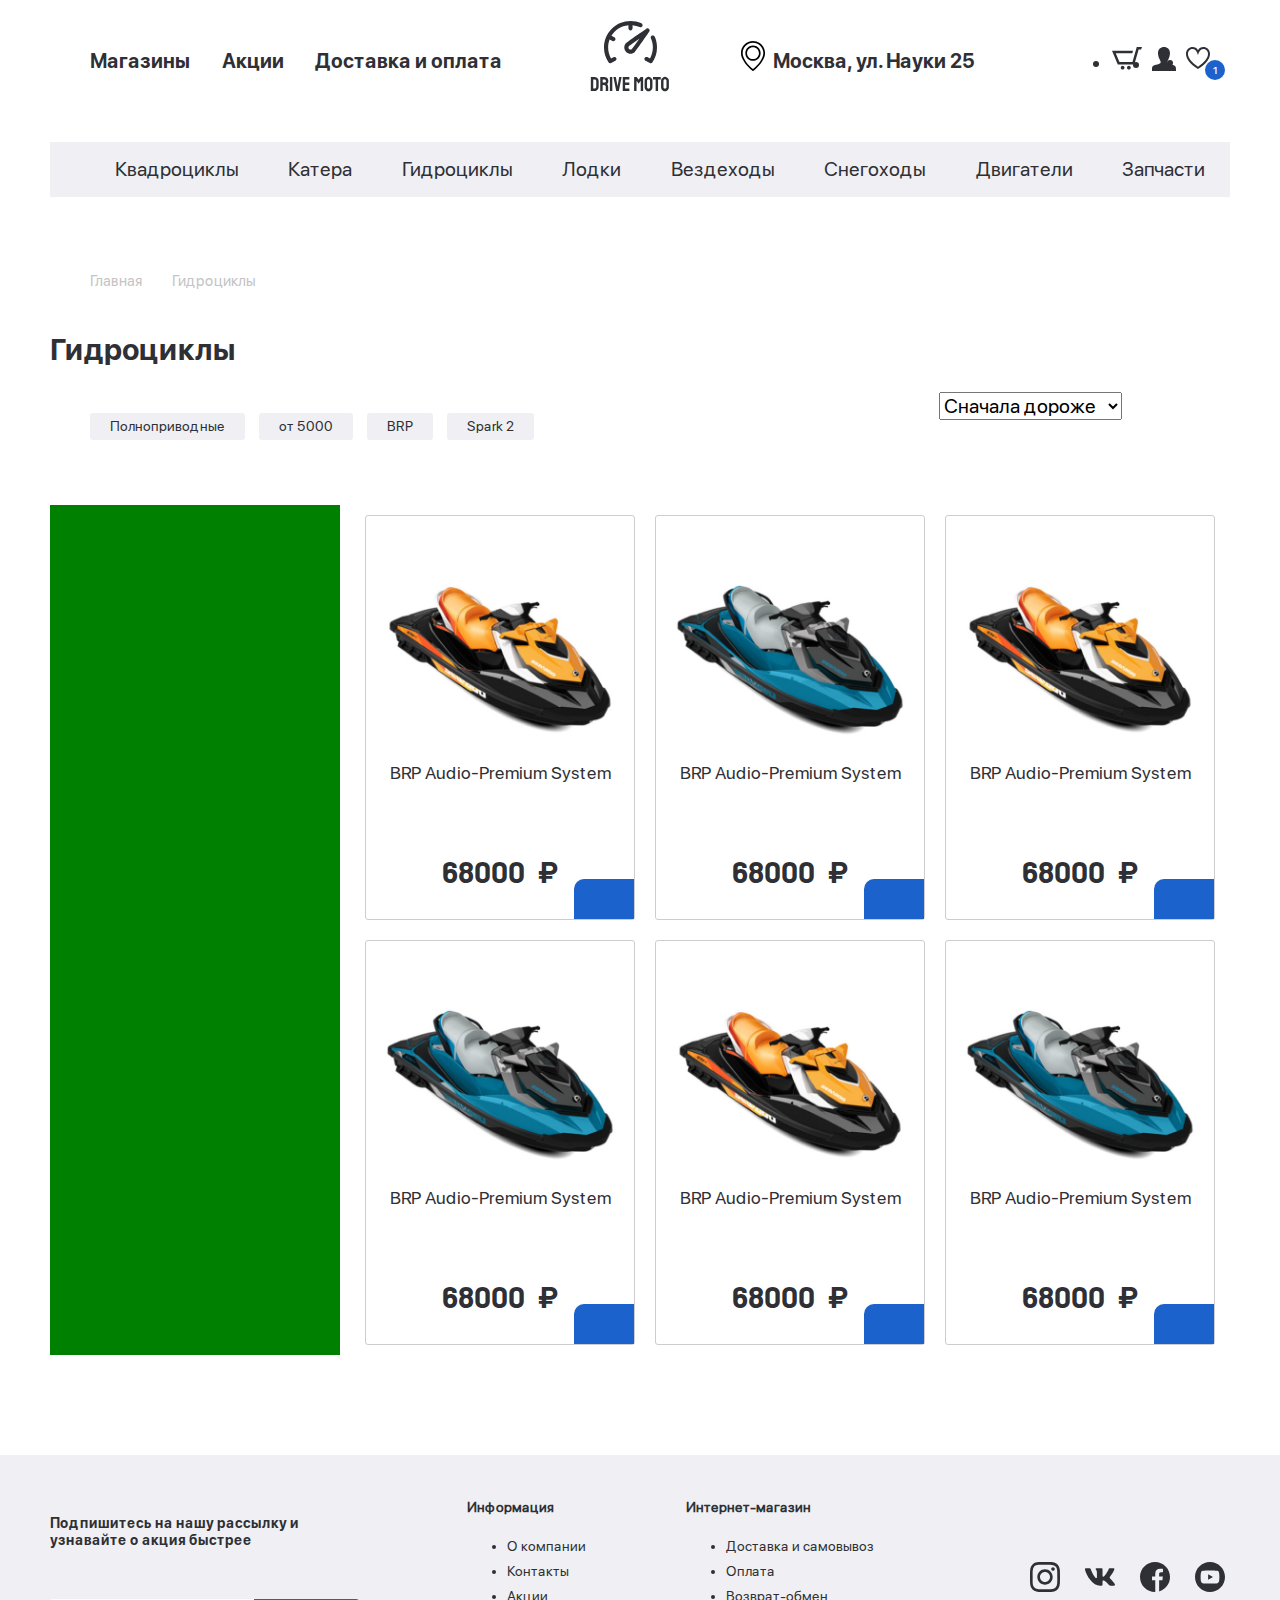
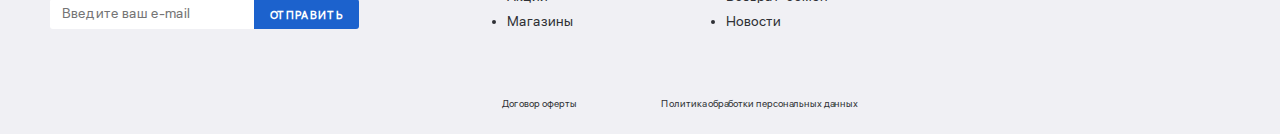
==== commit 0dd5aa21: "Feat (catalog): complete layout" ====
--- a/catalog.html
+++ b/catalog.html
@@ -15,7 +15,7 @@
 </head>
 
 <body>
-<!-- добавил скрытые заголовки на страницу через class="hide-title", для улучшения seo -->
+  <!-- добавил скрытые заголовки на страницу через class="hide-title", для улучшения seo -->
   <header class="header">
     <div class="header__top">
       <div class="container">
@@ -85,19 +85,256 @@
   </header>
 
   <!-- последняя ссылка внутри li может быть без проблем заменена на span -->
-  <div class="breadcrumbs">
+
+
+  <div class="catalog">
     <div class="container">
-      <ul class="breadcrumbs__list">
-        <li class="breadcrumbs__list-item">
-          <a href="#">Главная</a>
-        </li>
-        <li class="breadcrumbs__list-item">
-          <a href="#">Гидроциклы</a>
-        </li>
-      </ul>
+
+      <div class="catalog__breadcrumbs">
+        <div class="breadcrumbs">
+          <ul class="breadcrumbs__list">
+            <li class="breadcrumbs__list-item">
+              <a href="#">Главная</a>
+            </li>
+            <li class="breadcrumbs__list-item">
+              <a href="#">Гидроциклы</a>
+            </li>
+          </ul>
+        </div>
+      </div>
+
+      <h2 class="catalog__title">Гидроциклы</h2>
+
+      <div class="catalog__top-filter top-filter">
+
+        <ul class="top-filter__tags">
+          <li>Полноприводные</li>
+          <li>от 5000</li>
+          <li>BRP</li>
+          <li>Spark 2</li>
+        </ul>
+
+        <div class="top-filter__view-customize">
+          <div class="top-filter__select">
+            <select name="select">
+              <option value="value1">Сначала дешевле</option>
+              <option value="value2" selected>Сначала дороже</option>
+              <option value="value3">По популярности</option>
+            </select>
+          </div>
+
+          <div class="top-filter__flow-change">
+            <button type="button" class="top-filter__button top-filter__button--grid top-filter__button--active">
+              <svg>
+                <use href="./../store/cscc/page-catalog/top-filter/icon/icons-sprite.svg#grid" />
+              </svg>
+            </button>
+            <button type="button" class="top-filter__button top-filter__button--column">
+              <svg>
+                <use href="./../store/cscc/page-catalog/top-filter/icon/icons-sprite.svg#column" />
+              </svg>
+            </button>
+          </div>
+        </div>
+
+
+      </div>
+
+      <div class="catalog__inner">
+
+        <aside class="catalog__aside">
+
+        </aside>
+
+        <!-- список карточек товаров немного отличается от макетного, а при адаптивности возникают проблемы только по тому, что возможности flex-boxa ограничены, и не дают возможности сделать полноценную раскладку. Либо этот потолок, либо идти за гридами -->
+        <div class="catalog__product-list">
+
+          <div class="product-card product-card__no-marg">
+            <button id="spec" type="button" class="product-card__wish-list product-card__wish-list--active">
+              <svg>
+                <use href="./../store/cscc/common-parts/product-cart/icon/icons-sprite.svg#wish-list" />
+              </svg>
+            </button>
+            <button type="button" class="product-card__cart ">
+              <svg>
+                <use href="./../store/cscc/common-parts/product-cart/icon/icons-sprite.svg#cart" />
+              </svg>
+            </button>
+            <button type="button" class="product-card__notify">Сообщить о поступлении</button>
+
+            <a href class="product-card__inner">
+              <p class="product-card__hover-text">посмотреть товар</p>
+              <p class="product-card__not-available">нет в наличии</p>
+
+              <div class="product-card__img">
+                <img src="./images/content/hydrocycle-1.png" alt="Гидроцикл _ХХХ_">
+              </div>
+              <h4 class="product-card__title">BRP Audio-Premium System</h4>
+              <p class="product-card__price">68000</p>
+            </a>
+          </div>
+          <div class="product-card product-card__no-marg ">
+            <button id="spec" type="button" class="product-card__wish-list product-card__wish-list--active">
+              <svg>
+                <use href="./../store/cscc/common-parts/product-cart/icon/icons-sprite.svg#wish-list" />
+              </svg>
+            </button>
+            <button type="button" class="product-card__cart ">
+              <svg>
+                <use href="./../store/cscc/common-parts/product-cart/icon/icons-sprite.svg#cart" />
+              </svg>
+            </button>
+            <button type="button" class="product-card__notify">Сообщить о поступлении</button>
+
+            <a href class="product-card__inner">
+              <p class="product-card__hover-text">посмотреть товар</p>
+              <p class="product-card__not-available">нет в наличии</p>
+
+              <div class="product-card__img">
+                <img src="./images/content/hydrocycle-2.png" alt="Гидроцикл _ХХХ_">
+              </div>
+              <h4 class="product-card__title">BRP Audio-Premium System</h4>
+              <p class="product-card__price">68000</p>
+            </a>
+          </div>
+          <div class="product-card product-card__no-marg">
+            <button id="spec" type="button" class="product-card__wish-list product-card__wish-list--active">
+              <svg>
+                <use href="./../store/cscc/common-parts/product-cart/icon/icons-sprite.svg#wish-list" />
+              </svg>
+            </button>
+            <button type="button" class="product-card__cart ">
+              <svg>
+                <use href="./../store/cscc/common-parts/product-cart/icon/icons-sprite.svg#cart" />
+              </svg>
+            </button>
+            <button type="button" class="product-card__notify">Сообщить о поступлении</button>
+
+            <a href class="product-card__inner">
+              <p class="product-card__hover-text">посмотреть товар</p>
+              <p class="product-card__not-available">нет в наличии</p>
+
+              <div class="product-card__img">
+                <img src="./images/content/hydrocycle-1.png" alt="Гидроцикл _ХХХ_">
+              </div>
+              <h4 class="product-card__title">BRP Audio-Premium System</h4>
+              <p class="product-card__price">68000</p>
+            </a>
+          </div>
+          <div class="product-card product-card__no-marg ">
+            <button id="spec" type="button" class="product-card__wish-list product-card__wish-list--active">
+              <svg>
+                <use href="./../store/cscc/common-parts/product-cart/icon/icons-sprite.svg#wish-list" />
+              </svg>
+            </button>
+            <button type="button" class="product-card__cart ">
+              <svg>
+                <use href="./../store/cscc/common-parts/product-cart/icon/icons-sprite.svg#cart" />
+              </svg>
+            </button>
+            <button type="button" class="product-card__notify">Сообщить о поступлении</button>
+
+            <a href class="product-card__inner">
+              <p class="product-card__hover-text">посмотреть товар</p>
+              <p class="product-card__not-available">нет в наличии</p>
+
+              <div class="product-card__img">
+                <img src="./images/content/hydrocycle-2.png" alt="Гидроцикл _ХХХ_">
+              </div>
+              <h4 class="product-card__title">BRP Audio-Premium System</h4>
+              <p class="product-card__price">68000</p>
+            </a>
+          </div>
+          <div class="product-card product-card__no-marg">
+            <button id="spec" type="button" class="product-card__wish-list product-card__wish-list--active">
+              <svg>
+                <use href="./../store/cscc/common-parts/product-cart/icon/icons-sprite.svg#wish-list" />
+              </svg>
+            </button>
+            <button type="button" class="product-card__cart ">
+              <svg>
+                <use href="./../store/cscc/common-parts/product-cart/icon/icons-sprite.svg#cart" />
+              </svg>
+            </button>
+            <button type="button" class="product-card__notify">Сообщить о поступлении</button>
+
+            <a href class="product-card__inner">
+              <p class="product-card__hover-text">посмотреть товар</p>
+              <p class="product-card__not-available">нет в наличии</p>
+
+              <div class="product-card__img">
+                <img src="./images/content/hydrocycle-1.png" alt="Гидроцикл _ХХХ_">
+              </div>
+              <h4 class="product-card__title">BRP Audio-Premium System</h4>
+              <p class="product-card__price">68000</p>
+            </a>
+          </div>
+          <div class="product-card product-card__no-marg ">
+            <button id="spec" type="button" class="product-card__wish-list product-card__wish-list--active">
+              <svg>
+                <use href="./../store/cscc/common-parts/product-cart/icon/icons-sprite.svg#wish-list" />
+              </svg>
+            </button>
+            <button type="button" class="product-card__cart ">
+              <svg>
+                <use href="./../store/cscc/common-parts/product-cart/icon/icons-sprite.svg#cart" />
+              </svg>
+            </button>
+            <button type="button" class="product-card__notify">Сообщить о поступлении</button>
+
+            <a href class="product-card__inner">
+              <p class="product-card__hover-text">посмотреть товар</p>
+              <p class="product-card__not-available">нет в наличии</p>
+
+              <div class="product-card__img">
+                <img src="./images/content/hydrocycle-2.png" alt="Гидроцикл _ХХХ_">
+              </div>
+              <h4 class="product-card__title">BRP Audio-Premium System</h4>
+              <p class="product-card__price">68000</p>
+            </a>
+          </div>
+
+
+        </div>
+        <!--  <div class="catalog__specc">
+          
+        </div> -->
+
+
+      </div>
+
+
+      <!-- TODO: aside -->
+      <!-- TODO: grid-->
+
+      <!-- 
+        <div class="product-card ">
+                    <button id="spec" type="button" class="product-card__wish-list product-card__wish-list--active">
+                      <svg>
+                        <use href="./../store/cscc/common-parts/product-cart/icon/icons-sprite.svg#wish-list" />
+                      </svg>
+                    </button>
+                    <button type="button" class="product-card__cart ">
+                      <svg>
+                        <use href="./../store/cscc/common-parts/product-cart/icon/icons-sprite.svg#cart" />
+                      </svg>
+                    </button>
+                    <button type="button" class="product-card__notify">Сообщить о поступлении</button>
+
+                    <a href class="product-card__inner">
+                      <p class="product-card__hover-text">посмотреть товар</p>
+                      <p class="product-card__not-available">нет в наличии</p>
+
+                      <div class="product-card__img">
+                        <img src="cscc/popular-section/content-img/item-3.png" alt="Шмот">
+                      </div>
+                      <h4 class="product-card__title">BRP Audio-Premium System</h4>
+                      <p class="product-card__price">68000</p>
+                    </a>
+                  </div>
+       -->
     </div>
   </div>
-
 
   <footer class="footer">
     <div class="container">
@@ -148,21 +385,21 @@
             <li class="social-links__item social-links__item_twitter">
               <a href="#">
                 <svg>
-                   <use href="cscc/common-parts/social-links/icon/icons-sprite.svg#vk"></use>
+                  <use href="cscc/common-parts/social-links/icon/icons-sprite.svg#vk"></use>
                 </svg>
               </a>
             </li>
             <li class="social-links__item social-links__item_instagram">
               <a href="#">
                 <svg>
-                   <use href="cscc/common-parts/social-links/icon/icons-sprite.svg#facebook"></use>
+                  <use href="cscc/common-parts/social-links/icon/icons-sprite.svg#facebook"></use>
                 </svg>
               </a>
             </li>
             <li class="social-links__item social-links__item_youtube">
               <a href="#">
                 <svg>
-                   <use href="cscc/common-parts/social-links/icon/icons-sprite.svg#youtube"></use>
+                  <use href="cscc/common-parts/social-links/icon/icons-sprite.svg#youtube"></use>
                 </svg>
               </a>
             </li>
@@ -178,7 +415,8 @@
   </footer>
 
   <script src="./cscc/common-parts/sliderjs/js/swiper.min.js"></script><!-- сама библиотека свайпера -->
-  <script src="./cscc/common-parts/sliderjs/js/slider.js"></script><!-- инициализация всех свайперов доступных на странице -->
+  <script src="./cscc/common-parts/sliderjs/js/slider.js"></script>
+  <!-- инициализация всех свайперов доступных на странице -->
   <script src="cscc/search-section/script.js"></script><!-- контент в табах -->
 </body>
 
--- a/css/output/main.css
+++ b/css/output/main.css
@@ -1912,9 +1912,10 @@
 
 /* кароточка товара */
 .product-card {
+  /* FIXME: надо либо перевести на гриды, либо дальше костылять. Убрать отсутпы здесь, и добавлять потомкам контейнеров уже на местах, через вложенность scss*/
   position: relative;
   height: 405px;
-  width: 260px;
+  width: 270px;
   margin: 10px;
   border: 1px solid #cdcdcd;
   border-radius: 3px;
@@ -1949,7 +1950,7 @@
 .product-card__wish-list svg {
   height: inherit;
   width: inherit;
-  transition: all .3s;
+  transition: all 0.3s;
 }
 
 .product-card__wish-list:hover svg {
@@ -1977,9 +1978,12 @@
 }
 
 .product-card__img {
-  width: auto;
   margin-top: 35px;
   margin-bottom: 10px;
+}
+
+.product-card__img img {
+  max-width: 100%;
 }
 
 .product-card__title {
@@ -2030,7 +2034,7 @@
 .product-card__cart svg {
   height: 23px;
   width: 30px;
-  transition: all .9s;
+  transition: all 0.9s;
 }
 
 .product-card__cart--active svg {
@@ -2285,11 +2289,47 @@
 
 /* ============================================ */
 /* catalog - page */
+/* catalog-page */
+.catalog {
+  margin-bottom: 100px;
+}
+
+.catalog__breadcrumbs {
+  margin-bottom: 40px;
+}
+
+.catalog__title {
+  font-family: "SFProDisplay-Bold";
+  font-style: normal;
+  font-weight: bold;
+  font-size: 30px;
+  line-height: 36px;
+  margin-bottom: 25px;
+}
+
+.catalog__top-filter {
+  margin-bottom: 45px;
+}
+
+.catalog__inner {
+  display: flex;
+}
+
+.catalog__aside {
+  min-width: 290px;
+  background-color: green;
+}
+
+.catalog__product-list {
+  padding-left: 300px;
+  margin-left: -290px;
+  align-self: center;
+  display: flex;
+  justify-content: center;
+  flex-wrap: wrap;
+}
+
 /* breadcrumbs */
-.breadcrumbs {
-  margin-bottom: 40px;
-}
-
 .breadcrumbs__list-item {
   display: inline-block;
   position: relative;
@@ -2316,3 +2356,71 @@
 .breadcrumbs__list-item:last-child::after {
   display: none;
 }
+
+/* top-filter */
+.top-filter {
+  display: flex;
+  justify-content: space-between;
+  margin-left: auto;
+}
+
+.top-filter__tags li {
+  display: inline-block;
+  font-family: "SFProDisplay-Regular";
+  font-style: normal;
+  font-weight: normal;
+  font-size: 14px;
+  line-height: 17px;
+  color: #2F3035;
+  padding: 5px 20px;
+  background-color: #F0F0F4;
+  border-radius: 3px;
+  margin-right: 10px;
+}
+
+.top-filter__view-customize {
+  display: flex;
+}
+
+.top-filter__flow-change {
+  display: flex;
+  margin-left: 50px;
+}
+
+.top-filter__button {
+  height: 24px;
+  width: 24px;
+  display: flex;
+  justify-content: center;
+  align-items: center;
+  background-color: transparent;
+  border: none;
+  padding: 0;
+  cursor: pointer;
+  transition: 0.3s box-shadow ease-in;
+  /* fill: $text-color-base; */
+  outline: none;
+}
+
+.top-filter__button svg {
+  height: inherit;
+  width: inherit;
+  transition: opacity 0.3s;
+  opacity: 0.3;
+}
+
+.top-filter__button:hover svg {
+  /* fill: $color-accent; */
+  /* 
+      filter: drop-shadow(0px 0px 5px $color-accent); */
+  opacity: 1;
+}
+
+.top-filter__button--active svg {
+  transition: 0.3s opacity ease-in;
+  opacity: 1;
+}
+
+.top-filter__button + .top-filter__button {
+  margin-left: 10px;
+}
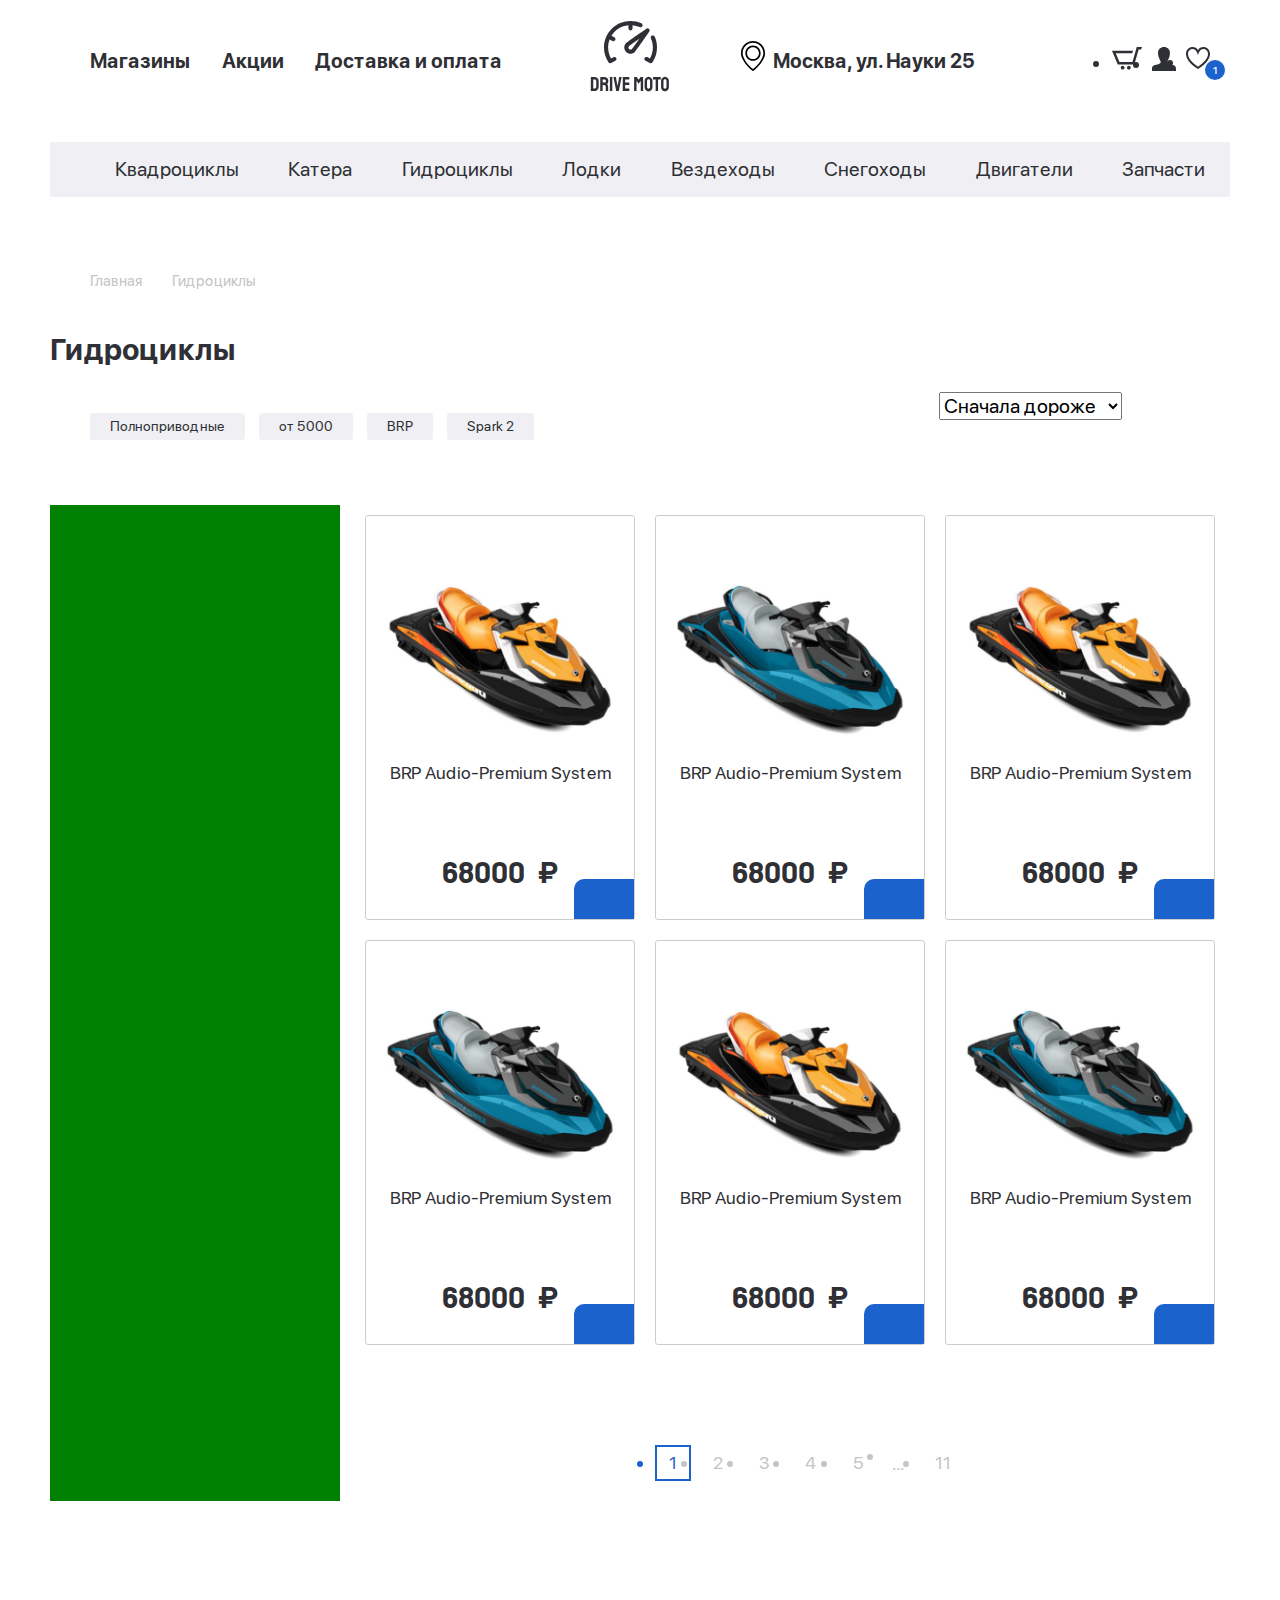
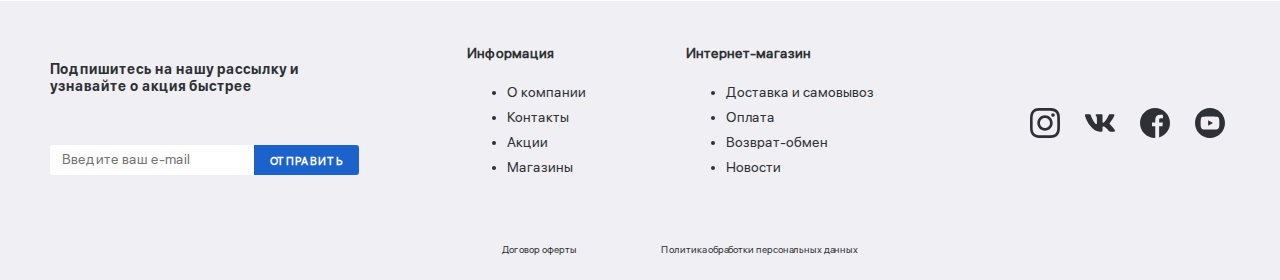
==== commit 2650cb66: "Feat (catalof): added pagination" ====
--- a/catalog.html
+++ b/catalog.html
@@ -144,167 +144,180 @@
 
         <aside class="catalog__aside">
 
+          <!-- TODO: aside -->
         </aside>
 
         <!-- список карточек товаров немного отличается от макетного, а при адаптивности возникают проблемы только по тому, что возможности flex-boxa ограничены, и не дают возможности сделать полноценную раскладку. Либо этот потолок, либо идти за гридами -->
-        <div class="catalog__product-list">
-
-          <div class="product-card product-card__no-marg">
-            <button id="spec" type="button" class="product-card__wish-list product-card__wish-list--active">
-              <svg>
-                <use href="./../store/cscc/common-parts/product-cart/icon/icons-sprite.svg#wish-list" />
-              </svg>
-            </button>
-            <button type="button" class="product-card__cart ">
-              <svg>
-                <use href="./../store/cscc/common-parts/product-cart/icon/icons-sprite.svg#cart" />
-              </svg>
-            </button>
-            <button type="button" class="product-card__notify">Сообщить о поступлении</button>
-
-            <a href class="product-card__inner">
-              <p class="product-card__hover-text">посмотреть товар</p>
-              <p class="product-card__not-available">нет в наличии</p>
-
-              <div class="product-card__img">
-                <img src="./images/content/hydrocycle-1.png" alt="Гидроцикл _ХХХ_">
-              </div>
-              <h4 class="product-card__title">BRP Audio-Premium System</h4>
-              <p class="product-card__price">68000</p>
-            </a>
-          </div>
-          <div class="product-card product-card__no-marg ">
-            <button id="spec" type="button" class="product-card__wish-list product-card__wish-list--active">
-              <svg>
-                <use href="./../store/cscc/common-parts/product-cart/icon/icons-sprite.svg#wish-list" />
-              </svg>
-            </button>
-            <button type="button" class="product-card__cart ">
-              <svg>
-                <use href="./../store/cscc/common-parts/product-cart/icon/icons-sprite.svg#cart" />
-              </svg>
-            </button>
-            <button type="button" class="product-card__notify">Сообщить о поступлении</button>
-
-            <a href class="product-card__inner">
-              <p class="product-card__hover-text">посмотреть товар</p>
-              <p class="product-card__not-available">нет в наличии</p>
-
-              <div class="product-card__img">
-                <img src="./images/content/hydrocycle-2.png" alt="Гидроцикл _ХХХ_">
-              </div>
-              <h4 class="product-card__title">BRP Audio-Premium System</h4>
-              <p class="product-card__price">68000</p>
-            </a>
-          </div>
-          <div class="product-card product-card__no-marg">
-            <button id="spec" type="button" class="product-card__wish-list product-card__wish-list--active">
-              <svg>
-                <use href="./../store/cscc/common-parts/product-cart/icon/icons-sprite.svg#wish-list" />
-              </svg>
-            </button>
-            <button type="button" class="product-card__cart ">
-              <svg>
-                <use href="./../store/cscc/common-parts/product-cart/icon/icons-sprite.svg#cart" />
-              </svg>
-            </button>
-            <button type="button" class="product-card__notify">Сообщить о поступлении</button>
-
-            <a href class="product-card__inner">
-              <p class="product-card__hover-text">посмотреть товар</p>
-              <p class="product-card__not-available">нет в наличии</p>
-
-              <div class="product-card__img">
-                <img src="./images/content/hydrocycle-1.png" alt="Гидроцикл _ХХХ_">
-              </div>
-              <h4 class="product-card__title">BRP Audio-Premium System</h4>
-              <p class="product-card__price">68000</p>
-            </a>
-          </div>
-          <div class="product-card product-card__no-marg ">
-            <button id="spec" type="button" class="product-card__wish-list product-card__wish-list--active">
-              <svg>
-                <use href="./../store/cscc/common-parts/product-cart/icon/icons-sprite.svg#wish-list" />
-              </svg>
-            </button>
-            <button type="button" class="product-card__cart ">
-              <svg>
-                <use href="./../store/cscc/common-parts/product-cart/icon/icons-sprite.svg#cart" />
-              </svg>
-            </button>
-            <button type="button" class="product-card__notify">Сообщить о поступлении</button>
-
-            <a href class="product-card__inner">
-              <p class="product-card__hover-text">посмотреть товар</p>
-              <p class="product-card__not-available">нет в наличии</p>
-
-              <div class="product-card__img">
-                <img src="./images/content/hydrocycle-2.png" alt="Гидроцикл _ХХХ_">
-              </div>
-              <h4 class="product-card__title">BRP Audio-Premium System</h4>
-              <p class="product-card__price">68000</p>
-            </a>
-          </div>
-          <div class="product-card product-card__no-marg">
-            <button id="spec" type="button" class="product-card__wish-list product-card__wish-list--active">
-              <svg>
-                <use href="./../store/cscc/common-parts/product-cart/icon/icons-sprite.svg#wish-list" />
-              </svg>
-            </button>
-            <button type="button" class="product-card__cart ">
-              <svg>
-                <use href="./../store/cscc/common-parts/product-cart/icon/icons-sprite.svg#cart" />
-              </svg>
-            </button>
-            <button type="button" class="product-card__notify">Сообщить о поступлении</button>
-
-            <a href class="product-card__inner">
-              <p class="product-card__hover-text">посмотреть товар</p>
-              <p class="product-card__not-available">нет в наличии</p>
-
-              <div class="product-card__img">
-                <img src="./images/content/hydrocycle-1.png" alt="Гидроцикл _ХХХ_">
-              </div>
-              <h4 class="product-card__title">BRP Audio-Premium System</h4>
-              <p class="product-card__price">68000</p>
-            </a>
-          </div>
-          <div class="product-card product-card__no-marg ">
-            <button id="spec" type="button" class="product-card__wish-list product-card__wish-list--active">
-              <svg>
-                <use href="./../store/cscc/common-parts/product-cart/icon/icons-sprite.svg#wish-list" />
-              </svg>
-            </button>
-            <button type="button" class="product-card__cart ">
-              <svg>
-                <use href="./../store/cscc/common-parts/product-cart/icon/icons-sprite.svg#cart" />
-              </svg>
-            </button>
-            <button type="button" class="product-card__notify">Сообщить о поступлении</button>
-
-            <a href class="product-card__inner">
-              <p class="product-card__hover-text">посмотреть товар</p>
-              <p class="product-card__not-available">нет в наличии</p>
-
-              <div class="product-card__img">
-                <img src="./images/content/hydrocycle-2.png" alt="Гидроцикл _ХХХ_">
-              </div>
-              <h4 class="product-card__title">BRP Audio-Premium System</h4>
-              <p class="product-card__price">68000</p>
-            </a>
-          </div>
-
-
-        </div>
-        <!--  <div class="catalog__specc">
-          
-        </div> -->
-
-
-      </div>
-
-
-      <!-- TODO: aside -->
+        <div class="catalog__products">
+          <!-- только как контейнер  -->
+          <div class="catalog__product-list">
+
+            <div class="product-card">
+              <button id="spec" type="button" class="product-card__wish-list product-card__wish-list--active">
+                <svg>
+                  <use href="./../store/cscc/common-parts/product-cart/icon/icons-sprite.svg#wish-list" />
+                </svg>
+              </button>
+              <button type="button" class="product-card__cart ">
+                <svg>
+                  <use href="./../store/cscc/common-parts/product-cart/icon/icons-sprite.svg#cart" />
+                </svg>
+              </button>
+              <button type="button" class="product-card__notify">Сообщить о поступлении</button>
+
+              <a href class="product-card__inner">
+                <p class="product-card__hover-text">посмотреть товар</p>
+                <p class="product-card__not-available">нет в наличии</p>
+
+                <div class="product-card__img">
+                  <img src="./images/content/hydrocycle-1.png" alt="Гидроцикл _ХХХ_">
+                </div>
+                <h4 class="product-card__title">BRP Audio-Premium System</h4>
+                <p class="product-card__price">68000</p>
+              </a>
+            </div>
+            <div class="product-card ">
+              <button id="spec" type="button" class="product-card__wish-list product-card__wish-list--active">
+                <svg>
+                  <use href="./../store/cscc/common-parts/product-cart/icon/icons-sprite.svg#wish-list" />
+                </svg>
+              </button>
+              <button type="button" class="product-card__cart ">
+                <svg>
+                  <use href="./../store/cscc/common-parts/product-cart/icon/icons-sprite.svg#cart" />
+                </svg>
+              </button>
+              <button type="button" class="product-card__notify">Сообщить о поступлении</button>
+
+              <a href class="product-card__inner">
+                <p class="product-card__hover-text">посмотреть товар</p>
+                <p class="product-card__not-available">нет в наличии</p>
+
+                <div class="product-card__img">
+                  <img src="./images/content/hydrocycle-2.png" alt="Гидроцикл _ХХХ_">
+                </div>
+                <h4 class="product-card__title">BRP Audio-Premium System</h4>
+                <p class="product-card__price">68000</p>
+              </a>
+            </div>
+            <div class="product-card">
+              <button id="spec" type="button" class="product-card__wish-list product-card__wish-list--active">
+                <svg>
+                  <use href="./../store/cscc/common-parts/product-cart/icon/icons-sprite.svg#wish-list" />
+                </svg>
+              </button>
+              <button type="button" class="product-card__cart ">
+                <svg>
+                  <use href="./../store/cscc/common-parts/product-cart/icon/icons-sprite.svg#cart" />
+                </svg>
+              </button>
+              <button type="button" class="product-card__notify">Сообщить о поступлении</button>
+
+              <a href class="product-card__inner">
+                <p class="product-card__hover-text">посмотреть товар</p>
+                <p class="product-card__not-available">нет в наличии</p>
+
+                <div class="product-card__img">
+                  <img src="./images/content/hydrocycle-1.png" alt="Гидроцикл _ХХХ_">
+                </div>
+                <h4 class="product-card__title">BRP Audio-Premium System</h4>
+                <p class="product-card__price">68000</p>
+              </a>
+            </div>
+            <div class="product-card ">
+              <button id="spec" type="button" class="product-card__wish-list product-card__wish-list--active">
+                <svg>
+                  <use href="./../store/cscc/common-parts/product-cart/icon/icons-sprite.svg#wish-list" />
+                </svg>
+              </button>
+              <button type="button" class="product-card__cart ">
+                <svg>
+                  <use href="./../store/cscc/common-parts/product-cart/icon/icons-sprite.svg#cart" />
+                </svg>
+              </button>
+              <button type="button" class="product-card__notify">Сообщить о поступлении</button>
+
+              <a href class="product-card__inner">
+                <p class="product-card__hover-text">посмотреть товар</p>
+                <p class="product-card__not-available">нет в наличии</p>
+
+                <div class="product-card__img">
+                  <img src="./images/content/hydrocycle-2.png" alt="Гидроцикл _ХХХ_">
+                </div>
+                <h4 class="product-card__title">BRP Audio-Premium System</h4>
+                <p class="product-card__price">68000</p>
+              </a>
+            </div>
+            <div class="product-card">
+              <button id="spec" type="button" class="product-card__wish-list product-card__wish-list--active">
+                <svg>
+                  <use href="./../store/cscc/common-parts/product-cart/icon/icons-sprite.svg#wish-list" />
+                </svg>
+              </button>
+              <button type="button" class="product-card__cart ">
+                <svg>
+                  <use href="./../store/cscc/common-parts/product-cart/icon/icons-sprite.svg#cart" />
+                </svg>
+              </button>
+              <button type="button" class="product-card__notify">Сообщить о поступлении</button>
+
+              <a href class="product-card__inner">
+                <p class="product-card__hover-text">посмотреть товар</p>
+                <p class="product-card__not-available">нет в наличии</p>
+
+                <div class="product-card__img">
+                  <img src="./images/content/hydrocycle-1.png" alt="Гидроцикл _ХХХ_">
+                </div>
+                <h4 class="product-card__title">BRP Audio-Premium System</h4>
+                <p class="product-card__price">68000</p>
+              </a>
+            </div>
+            <div class="product-card ">
+              <button id="spec" type="button" class="product-card__wish-list product-card__wish-list--active">
+                <svg>
+                  <use href="./../store/cscc/common-parts/product-cart/icon/icons-sprite.svg#wish-list" />
+                </svg>
+              </button>
+              <button type="button" class="product-card__cart ">
+                <svg>
+                  <use href="./../store/cscc/common-parts/product-cart/icon/icons-sprite.svg#cart" />
+                </svg>
+              </button>
+              <button type="button" class="product-card__notify">Сообщить о поступлении</button>
+
+              <a href class="product-card__inner">
+                <p class="product-card__hover-text">посмотреть товар</p>
+                <p class="product-card__not-available">нет в наличии</p>
+
+                <div class="product-card__img">
+                  <img src="./images/content/hydrocycle-2.png" alt="Гидроцикл _ХХХ_">
+                </div>
+                <h4 class="product-card__title">BRP Audio-Premium System</h4>
+                <p class="product-card__price">68000</p>
+              </a>
+            </div>
+          </div>
+
+          <div class="catalog__pagination">
+            <div class="pagination">
+              <ul class="pagination-list">
+                <li class="pagination-list__item pagination-list__item--active"><a href="#">1</a></li>
+                <li class="pagination-list__item"><a href="#">2</a></li>
+                <li class="pagination-list__item"><a href="#">3</a></li>
+                <li class="pagination-list__item"><a href="#">4</a></li>
+                <li class="pagination-list__item"><a href="#">5</a></li>
+                <li class="pagination-list__item pagination-list__item--more"><a></a></li>
+                <li class="pagination-list__item"><a href="#">11</a></li>
+              </ul>
+            </div>
+          </div>
+
+        </div>
+
+
+      </div>
+
+
       <!-- TODO: grid-->
 
       <!-- 
--- a/css/output/main.css
+++ b/css/output/main.css
@@ -2320,15 +2320,26 @@
   background-color: green;
 }
 
-.catalog__product-list {
+.catalog__products {
   padding-left: 300px;
   margin-left: -290px;
+}
+
+.catalog__product-list {
   align-self: center;
   display: flex;
   justify-content: center;
   flex-wrap: wrap;
-}
-
+  margin-bottom: 70px;
+}
+
+.catalog__pagination {
+  width: 100%;
+  display: flex;
+  justify-content: center;
+}
+
+/* сам лист */
 /* breadcrumbs */
 .breadcrumbs__list-item {
   display: inline-block;
@@ -2424,3 +2435,46 @@
 .top-filter__button + .top-filter__button {
   margin-left: 10px;
 }
+
+/* pagination */
+.pagination {
+  width: 100%;
+  justify-content: center;
+  font-family: "SFProDisplay-Regular";
+}
+
+.pagination-list {
+  display: flex;
+  justify-content: center;
+}
+
+.pagination-list__item {
+  border: 2px solid transparent;
+  margin: 0 4px;
+  line-height: 22px;
+  font-size: 18px;
+  color: #C4C4C4;
+}
+
+.pagination-list__item a {
+  padding: 5px 12px;
+  display: block;
+  width: 100%;
+  height: 100%;
+}
+
+.pagination-list__item--active {
+  border: 2px solid #1C62CD;
+  color: #1C62CD;
+}
+
+.pagination-list__item--more {
+  position: relative;
+}
+
+.pagination-list__item--more::before {
+  position: absolute;
+  content: "...";
+  bottom: 4px;
+  padding-left: 5px;
+}
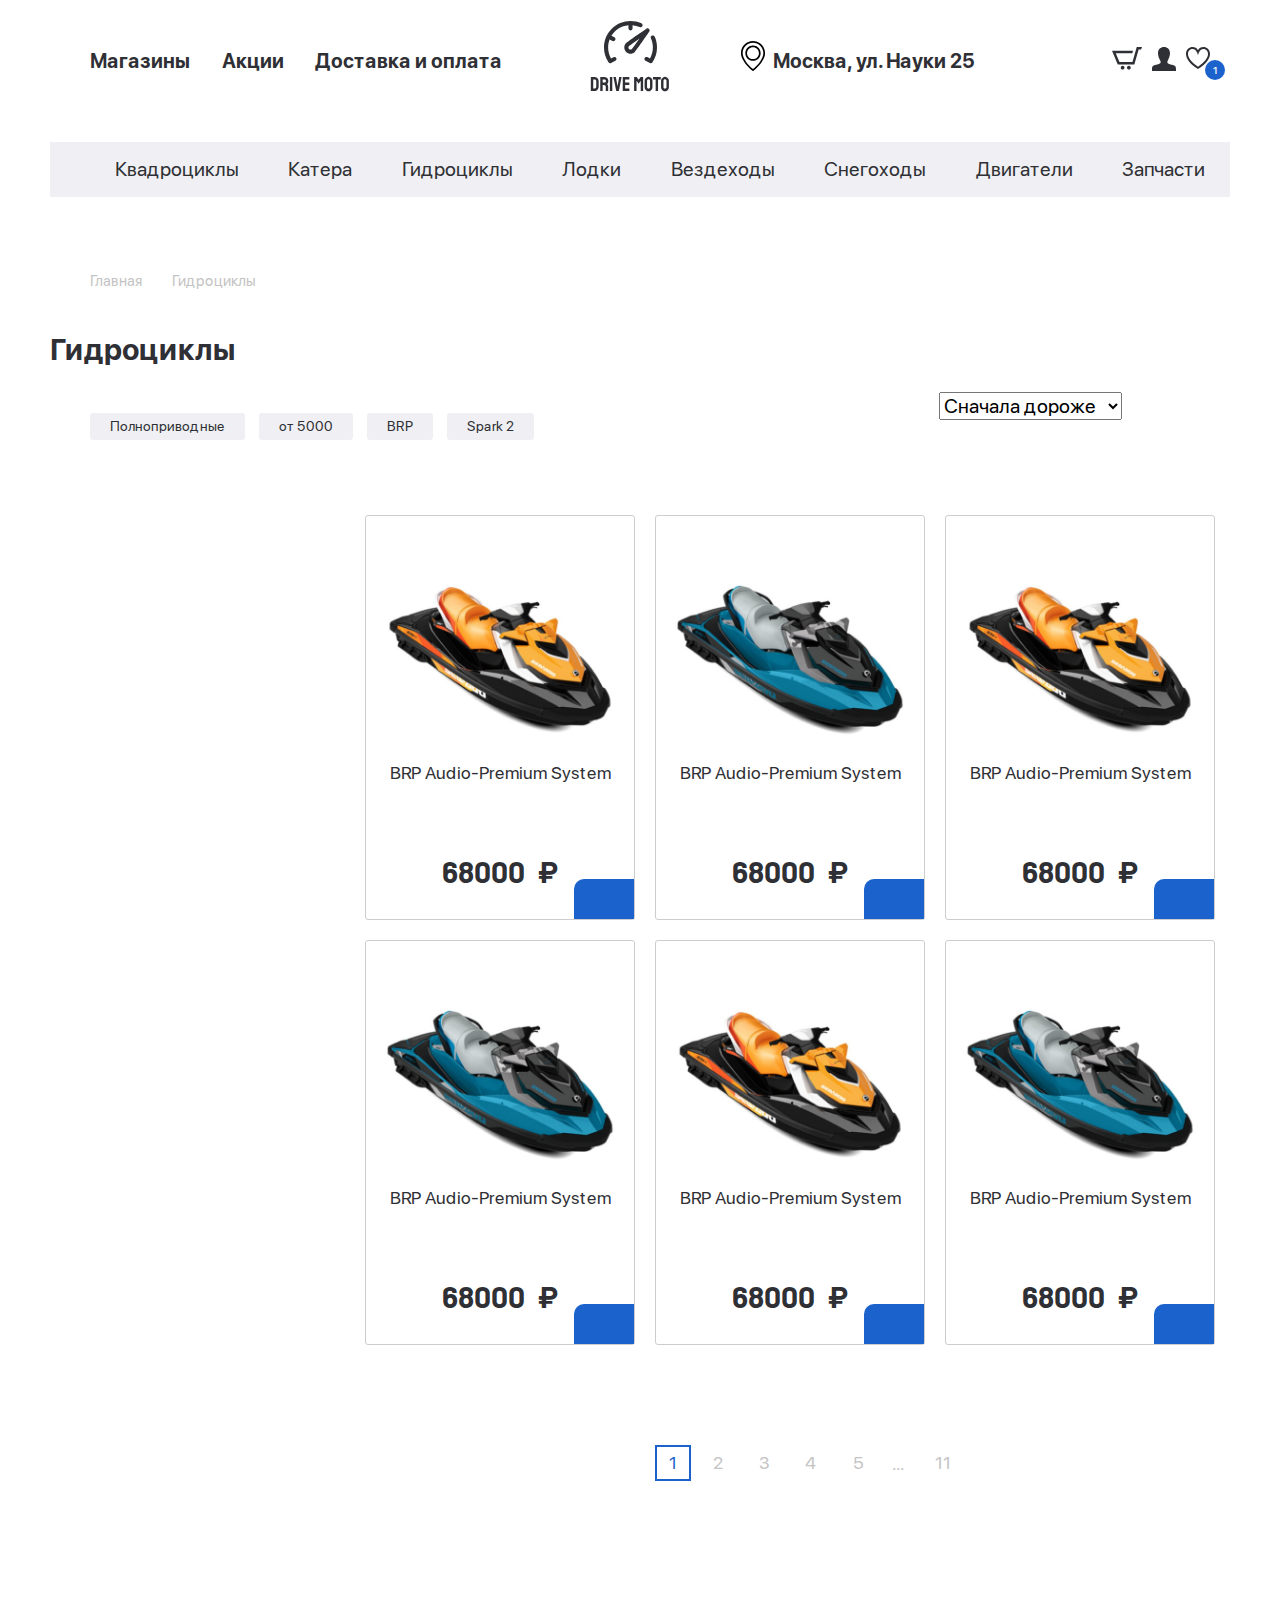
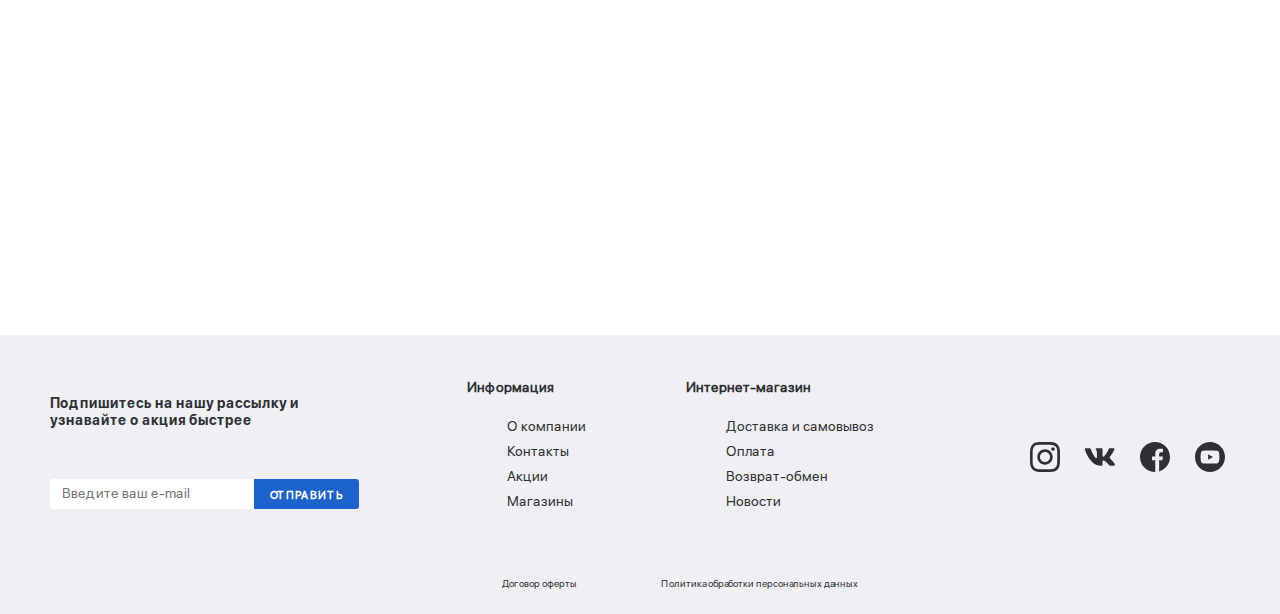
==== commit 91b0d66b: "Fix (site): added link to cards" ====
--- a/catalog.html
+++ b/catalog.html
@@ -165,7 +165,7 @@
               </button>
               <button type="button" class="product-card__notify">Сообщить о поступлении</button>
 
-              <a href class="product-card__inner">
+              <a href="./product-page" class="product-card__inner">
                 <p class="product-card__hover-text">посмотреть товар</p>
                 <p class="product-card__not-available">нет в наличии</p>
 
@@ -189,7 +189,7 @@
               </button>
               <button type="button" class="product-card__notify">Сообщить о поступлении</button>
 
-              <a href class="product-card__inner">
+              <a href="./product-page" class="product-card__inner">
                 <p class="product-card__hover-text">посмотреть товар</p>
                 <p class="product-card__not-available">нет в наличии</p>
 
@@ -213,7 +213,7 @@
               </button>
               <button type="button" class="product-card__notify">Сообщить о поступлении</button>
 
-              <a href class="product-card__inner">
+              <a href="./product-page" class="product-card__inner">
                 <p class="product-card__hover-text">посмотреть товар</p>
                 <p class="product-card__not-available">нет в наличии</p>
 
@@ -237,7 +237,7 @@
               </button>
               <button type="button" class="product-card__notify">Сообщить о поступлении</button>
 
-              <a href class="product-card__inner">
+              <a href="./product-page" class="product-card__inner">
                 <p class="product-card__hover-text">посмотреть товар</p>
                 <p class="product-card__not-available">нет в наличии</p>
 
@@ -261,7 +261,7 @@
               </button>
               <button type="button" class="product-card__notify">Сообщить о поступлении</button>
 
-              <a href class="product-card__inner">
+              <a href="./product-page" class="product-card__inner">
                 <p class="product-card__hover-text">посмотреть товар</p>
                 <p class="product-card__not-available">нет в наличии</p>
 
@@ -285,7 +285,7 @@
               </button>
               <button type="button" class="product-card__notify">Сообщить о поступлении</button>
 
-              <a href class="product-card__inner">
+              <a href="./product-page" class="product-card__inner">
                 <p class="product-card__hover-text">посмотреть товар</p>
                 <p class="product-card__not-available">нет в наличии</p>
 
@@ -320,32 +320,6 @@
 
       <!-- TODO: grid-->
 
-      <!-- 
-        <div class="product-card ">
-                    <button id="spec" type="button" class="product-card__wish-list product-card__wish-list--active">
-                      <svg>
-                        <use href="./../store/cscc/common-parts/product-cart/icon/icons-sprite.svg#wish-list" />
-                      </svg>
-                    </button>
-                    <button type="button" class="product-card__cart ">
-                      <svg>
-                        <use href="./../store/cscc/common-parts/product-cart/icon/icons-sprite.svg#cart" />
-                      </svg>
-                    </button>
-                    <button type="button" class="product-card__notify">Сообщить о поступлении</button>
-
-                    <a href class="product-card__inner">
-                      <p class="product-card__hover-text">посмотреть товар</p>
-                      <p class="product-card__not-available">нет в наличии</p>
-
-                      <div class="product-card__img">
-                        <img src="cscc/popular-section/content-img/item-3.png" alt="Шмот">
-                      </div>
-                      <h4 class="product-card__title">BRP Audio-Premium System</h4>
-                      <p class="product-card__price">68000</p>
-                    </a>
-                  </div>
-       -->
     </div>
   </div>
 
--- a/css/output/main.css
+++ b/css/output/main.css
@@ -457,7 +457,7 @@
 }
 
 body {
-  color: #2F3035;
+  color: #2f3035;
   font-family: "SFProDisplay-Regular", sans-serif;
   font-size: 20px;
   line-height: 24px;
@@ -469,6 +469,11 @@
   max-width: 1200px;
   margin: 0 auto;
   padding: 0 10px;
+}
+
+li {
+  list-style-type: none;
+  /* Убираем маркеры */
 }
 
 .hidden {
@@ -1549,7 +1554,7 @@
 .promo-deal__price-new::after {
   position: absolute;
   content: "";
-  top: 8px;
+  top: 8px; 
   right: 0;
   height: 18px;
   width: 15px;
@@ -1993,7 +1998,7 @@
   font-size: 18px;
   line-height: 21px;
   text-align: center;
-  color: #2F3035;
+  color: #2f3035;
   margin-bottom: 25px;
   transition: 0.3s color;
 }
@@ -2006,7 +2011,7 @@
   font-weight: bold;
   font-size: 30px;
   line-height: 36px;
-  color: #2F3035;
+  color: #2f3035;
   margin-bottom: 30px;
   transition: 0.3s color;
 }
@@ -2049,7 +2054,7 @@
   position: absolute;
   top: 30%;
   padding: 18px 22px;
-  color: #2F3035;
+  color: #2f3035;
   box-shadow: 0px 0px 15px rgba(0, 0, 0, 0.2);
   border-radius: 3px;
   background-color: rgba(255, 255, 255, 0.9);
@@ -2106,7 +2111,7 @@
   position: absolute;
   top: 30%;
   padding: 18px 22px;
-  color: #2F3035;
+  color: #2f3035;
   box-shadow: 0px 0px 15px rgba(0, 0, 0, 0.2);
   border-radius: 3px;
   background-color: rgba(255, 255, 255, 0.9);
@@ -2316,8 +2321,15 @@
 }
 
 .catalog__aside {
+  /* FIXME: секцию не стилизовал, посколько в макете есть элементы стилизация которых, будет через плагины для реакта. И стилизовать их сейчас иными средствами - лишняя трата времени. Посколько нативным css полностью сверстать не получится, решил не делать вовсе. Просто экономлю на этом время */
+  height: auto;
   min-width: 290px;
-  background-color: green;
+  min-height: 1330px;
+  background-color: white;
+  background-image: url("/store/cscc/page-catalog/img/bg.png");
+  background-position: top;
+  background-repeat: no-repeat;
+  background-size: contain;
 }
 
 .catalog__products {
@@ -2358,7 +2370,7 @@
   content: "";
   position: absolute;
   right: 0;
-  background-image: url("./../../../../store/cscc/common-parts/breadcrumbs/icon/Back.png");
+  background-image: url("./../../../store/cscc/common-parts/breadcrumbs/icon/Back.png");
   height: 10px;
   width: 6px;
   bottom: 4px;
@@ -2382,7 +2394,7 @@
   font-weight: normal;
   font-size: 14px;
   line-height: 17px;
-  color: #2F3035;
+  color: #2f3035;
   padding: 5px 20px;
   background-color: #F0F0F4;
   border-radius: 3px;
@@ -2478,3 +2490,149 @@
   bottom: 4px;
   padding-left: 5px;
 }
+
+/* product-page */
+.showcase {
+  display: flex;
+  margin-bottom: 100px;
+}
+
+.showcase__front {
+  text-align: center;
+  min-width: 500px;
+  padding: 10px;
+  margin-right: 100px;
+  position: relative;
+}
+
+.showcase__front--sale::before {
+  content: "SALE";
+  padding: 15px 25px;
+  background-color: #1C62CD;
+  position: absolute;
+  left: 0;
+  top: 0;
+  text-transform: uppercase;
+  color: white;
+  font-size: 12px;
+  line-height: 14px;
+  letter-spacing: 0.07em;
+  border-radius: 3px;
+}
+
+.showcase__product-image {
+  margin-top: 60px;
+  margin-bottom: 20px;
+}
+
+.showcase__product-image img {
+  max-width: 100%;
+}
+
+.showcase__old-price {
+  display: block;
+  width: fit-content;
+  margin: 0 auto;
+  position: relative;
+  font-family: "Barlow-Regular";
+  font-style: normal;
+  font-weight: normal;
+  font-size: 30px;
+  line-height: 36px;
+  margin-bottom: 10px;
+}
+
+.showcase__old-price::before {
+  position: absolute;
+  content: "";
+  top: 20px;
+  right: 15px;
+  height: 1px;
+  width: 100%;
+  background-color: #C4C4C4;
+  transform: rotate(-10deg);
+  z-index: 100;
+}
+
+.showcase__new-price {
+  font-family: "Barlow-Bold";
+  font-style: normal;
+  font-weight: bold;
+  font-size: 40px;
+  line-height: 48px;
+  margin-bottom: 20px;
+}
+
+.showcase__reduce-price {
+  font-family: "SFProDisplay-Regular";
+  font-style: normal;
+  font-weight: normal;
+  font-size: 15px;
+  line-height: 18px;
+  color: #1C62CD;
+}
+
+.showcase__description {
+  display: flex;
+  flex-direction: column;
+  align-items: flex-start;
+}
+
+.showcase__title {
+  font-family: "SFProDisplay-Bold";
+  font-style: normal;
+  font-weight: bold;
+  font-size: 30px;
+  line-height: 36px;
+  margin-bottom: 10px;
+}
+
+.showcase__barcode {
+  font-family: "SFProDisplay-Regular";
+  font-style: normal;
+  font-weight: normal;
+  font-size: 15px;
+  line-height: 18px;
+  margin-bottom: 30px;
+}
+
+.showcase__buy {
+  display: block;
+  padding: 15px 40px;
+  font-family: "SFProDisplay-Regular";
+  font-style: normal;
+  font-size: 14px;
+  line-height: 17px;
+  letter-spacing: 0.12em;
+  text-transform: uppercase;
+  text-align: center;
+  border: none;
+  color: white;
+  border-radius: 3px;
+  background-color: #1C62CD;
+  margin-top: auto;
+  cursor: pointer;
+}
+
+.product-desc__item {
+  display: flex;
+  justify-content: space-between;
+  margin-bottom: 21px;
+  padding-bottom: 5px;
+  border-bottom: 1px solid rgba(47, 48, 53, 0.1);
+  font-family: "SFProDisplay-Regular";
+  font-style: normal;
+  font-weight: normal;
+  font-size: 20px;
+  line-height: 24px;
+}
+
+.product-desc__name {
+  width: 55%;
+}
+
+.product-desc__value {
+  display: inline-block;
+  width: 45%;
+  text-align: start;
+}
